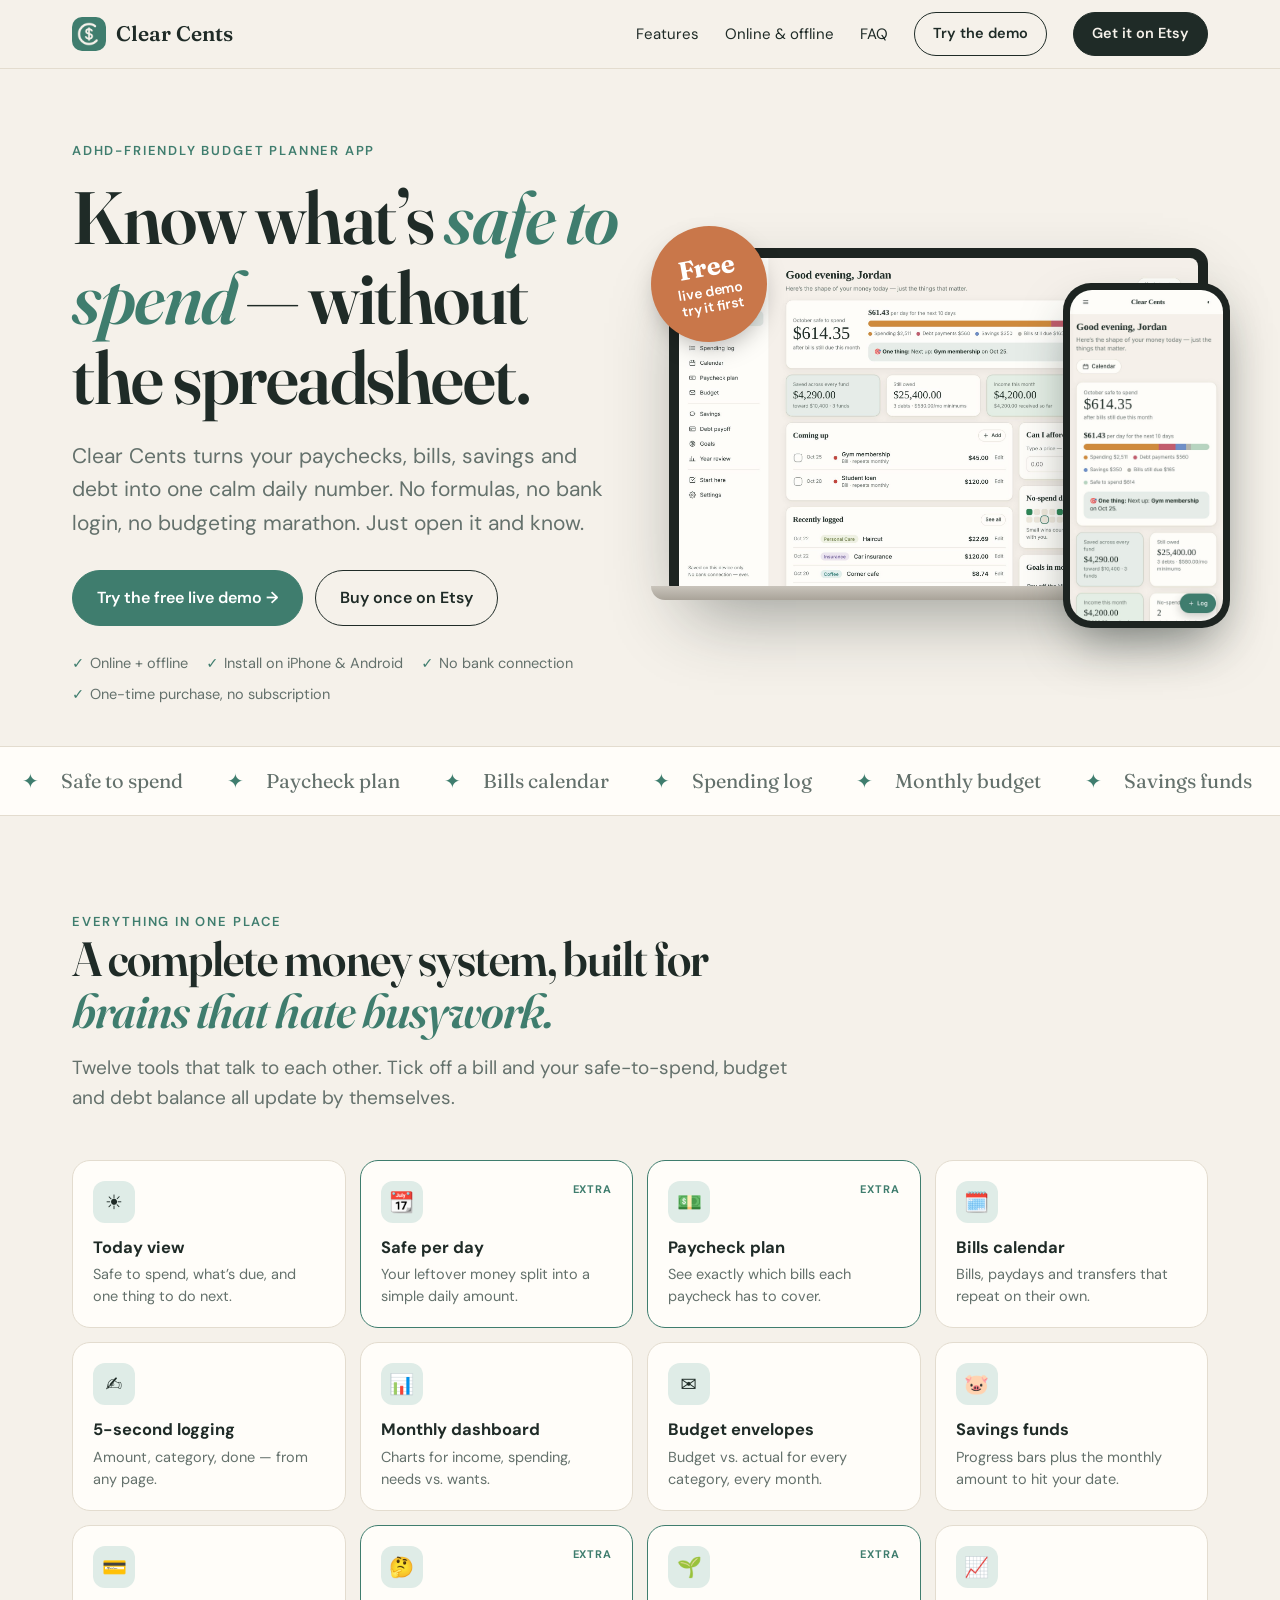
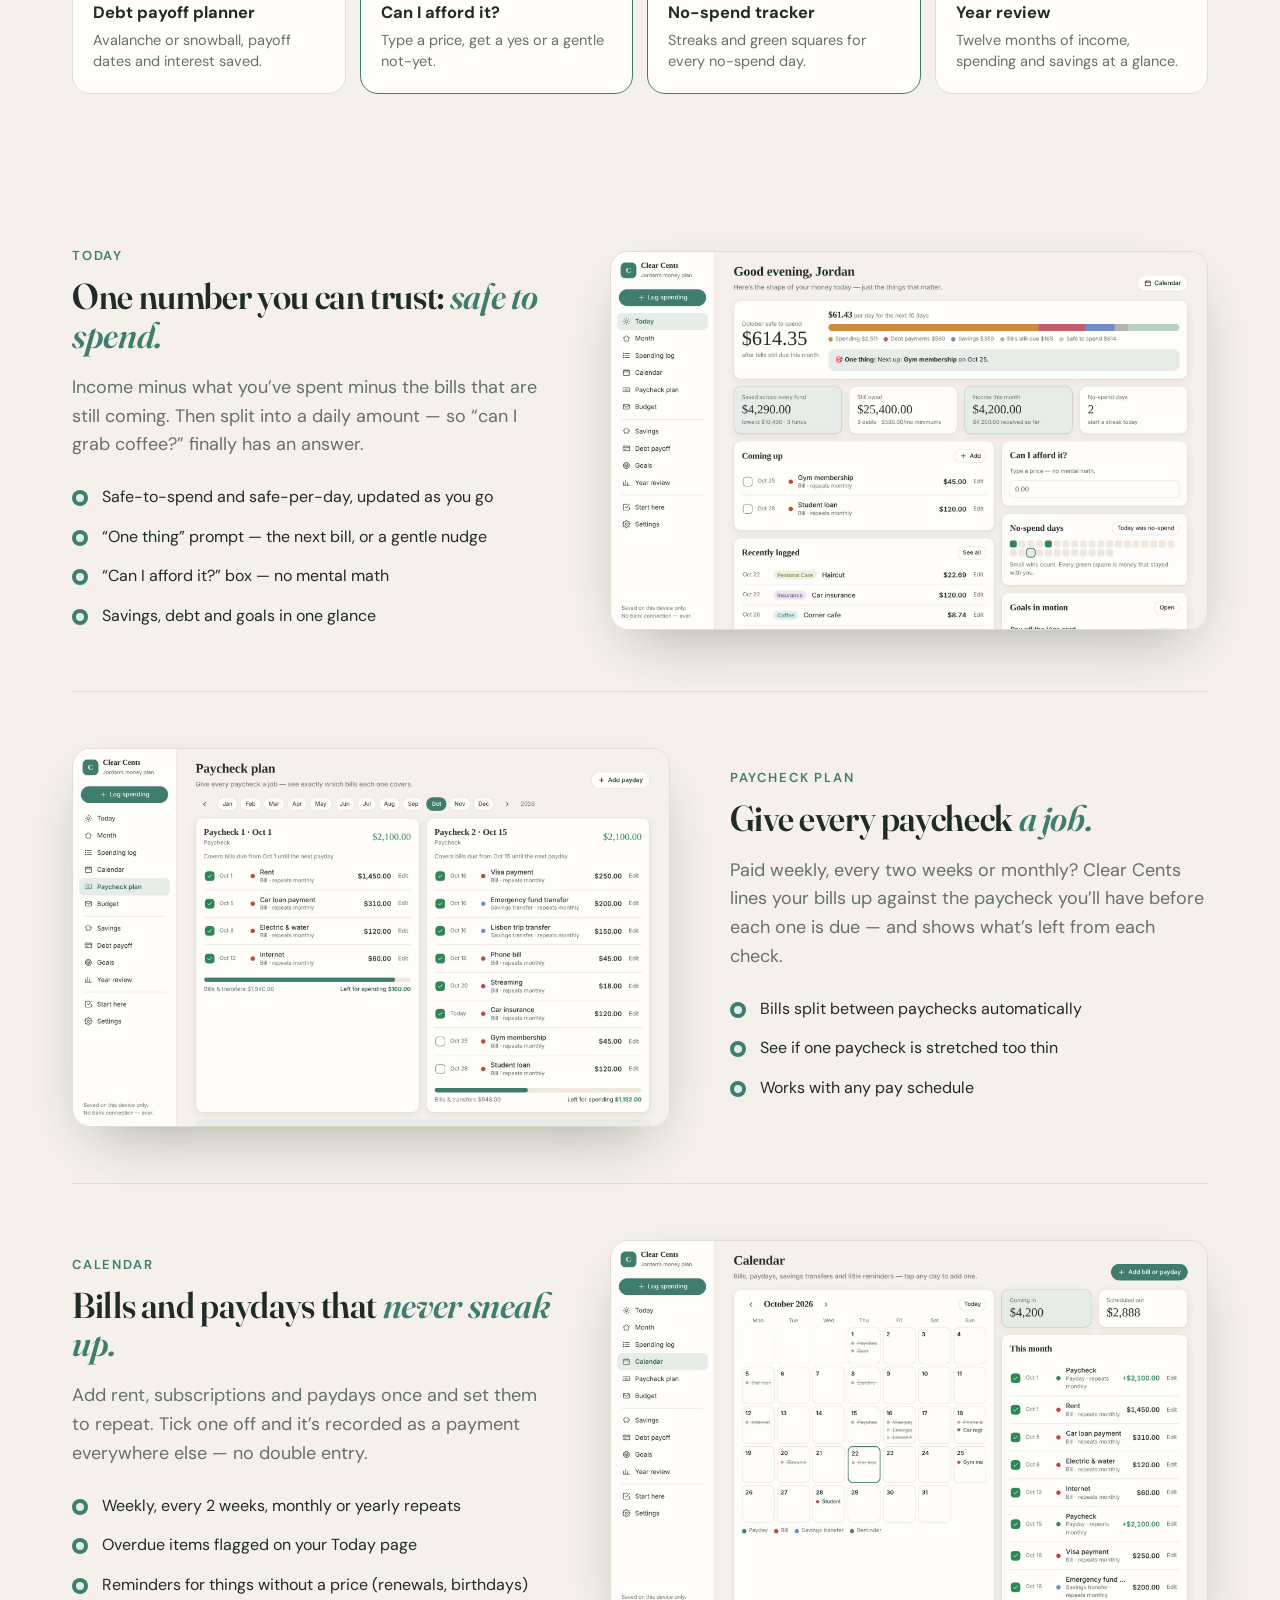
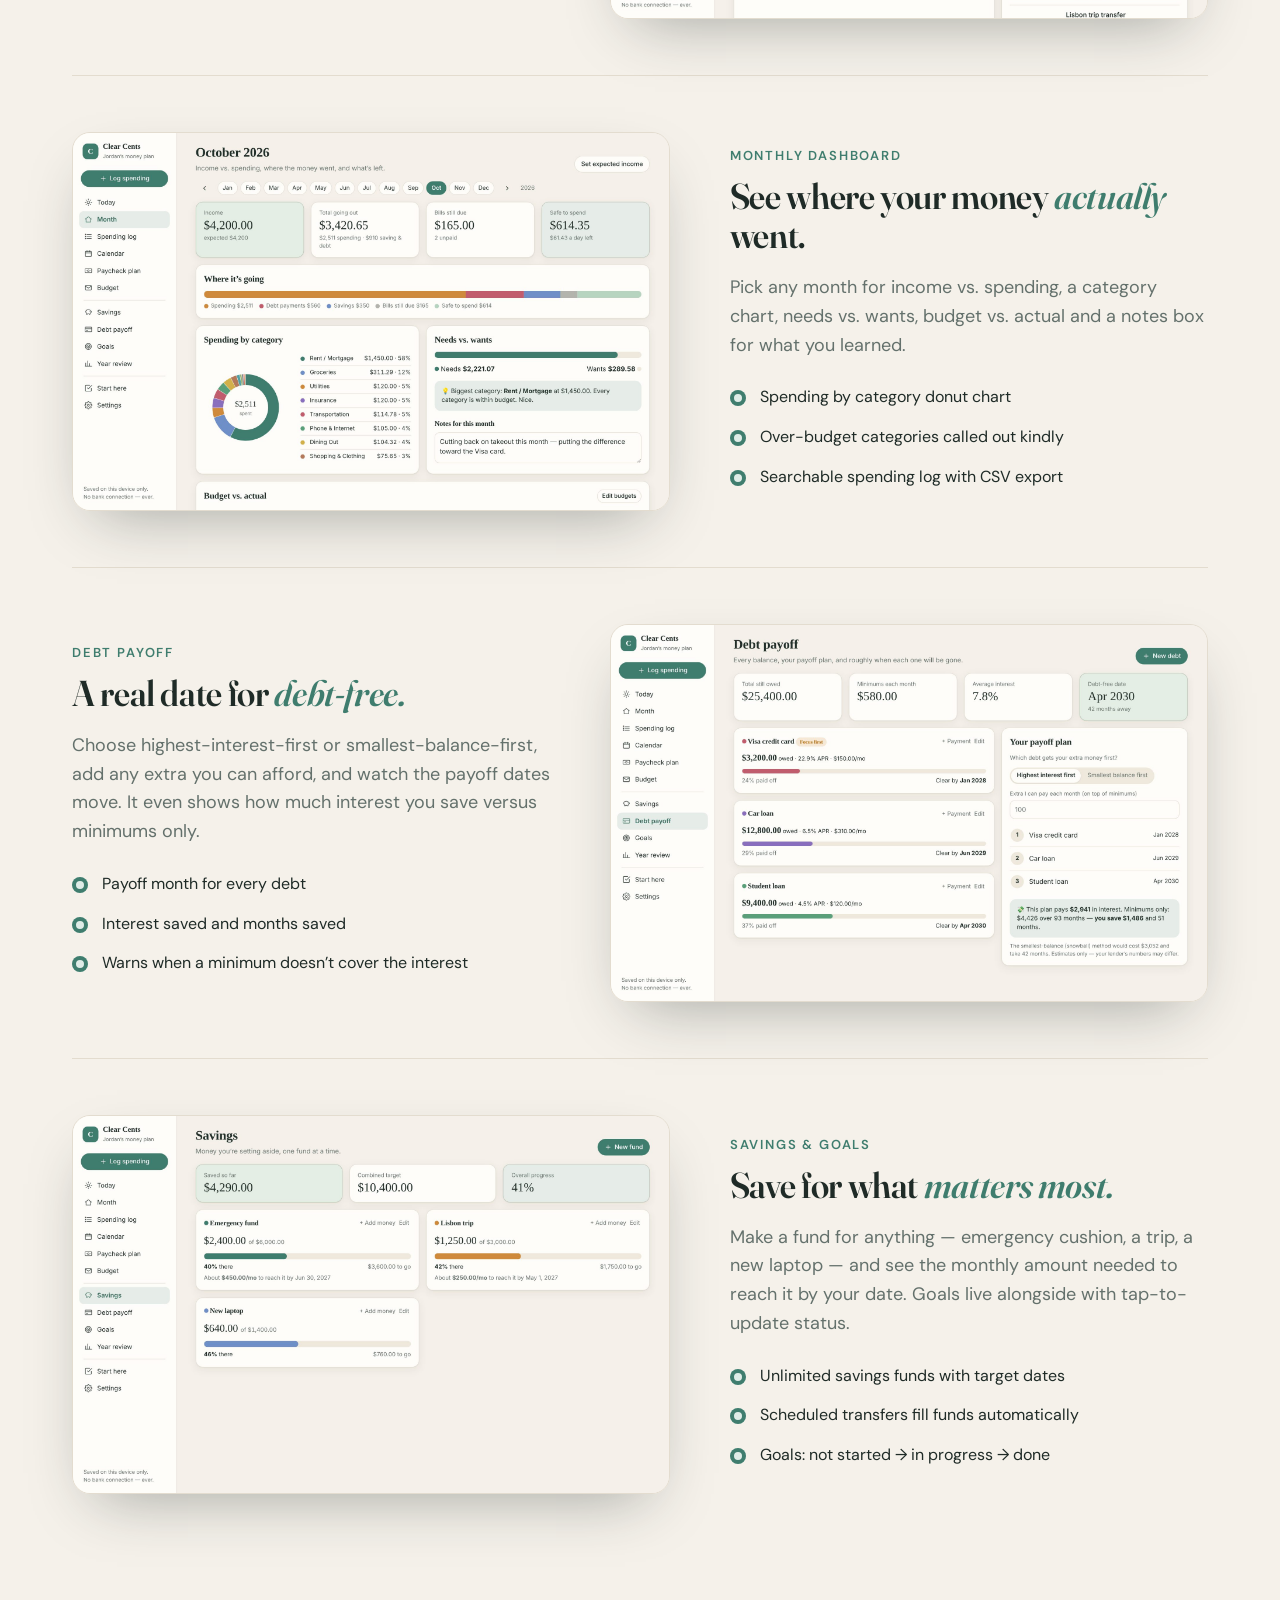
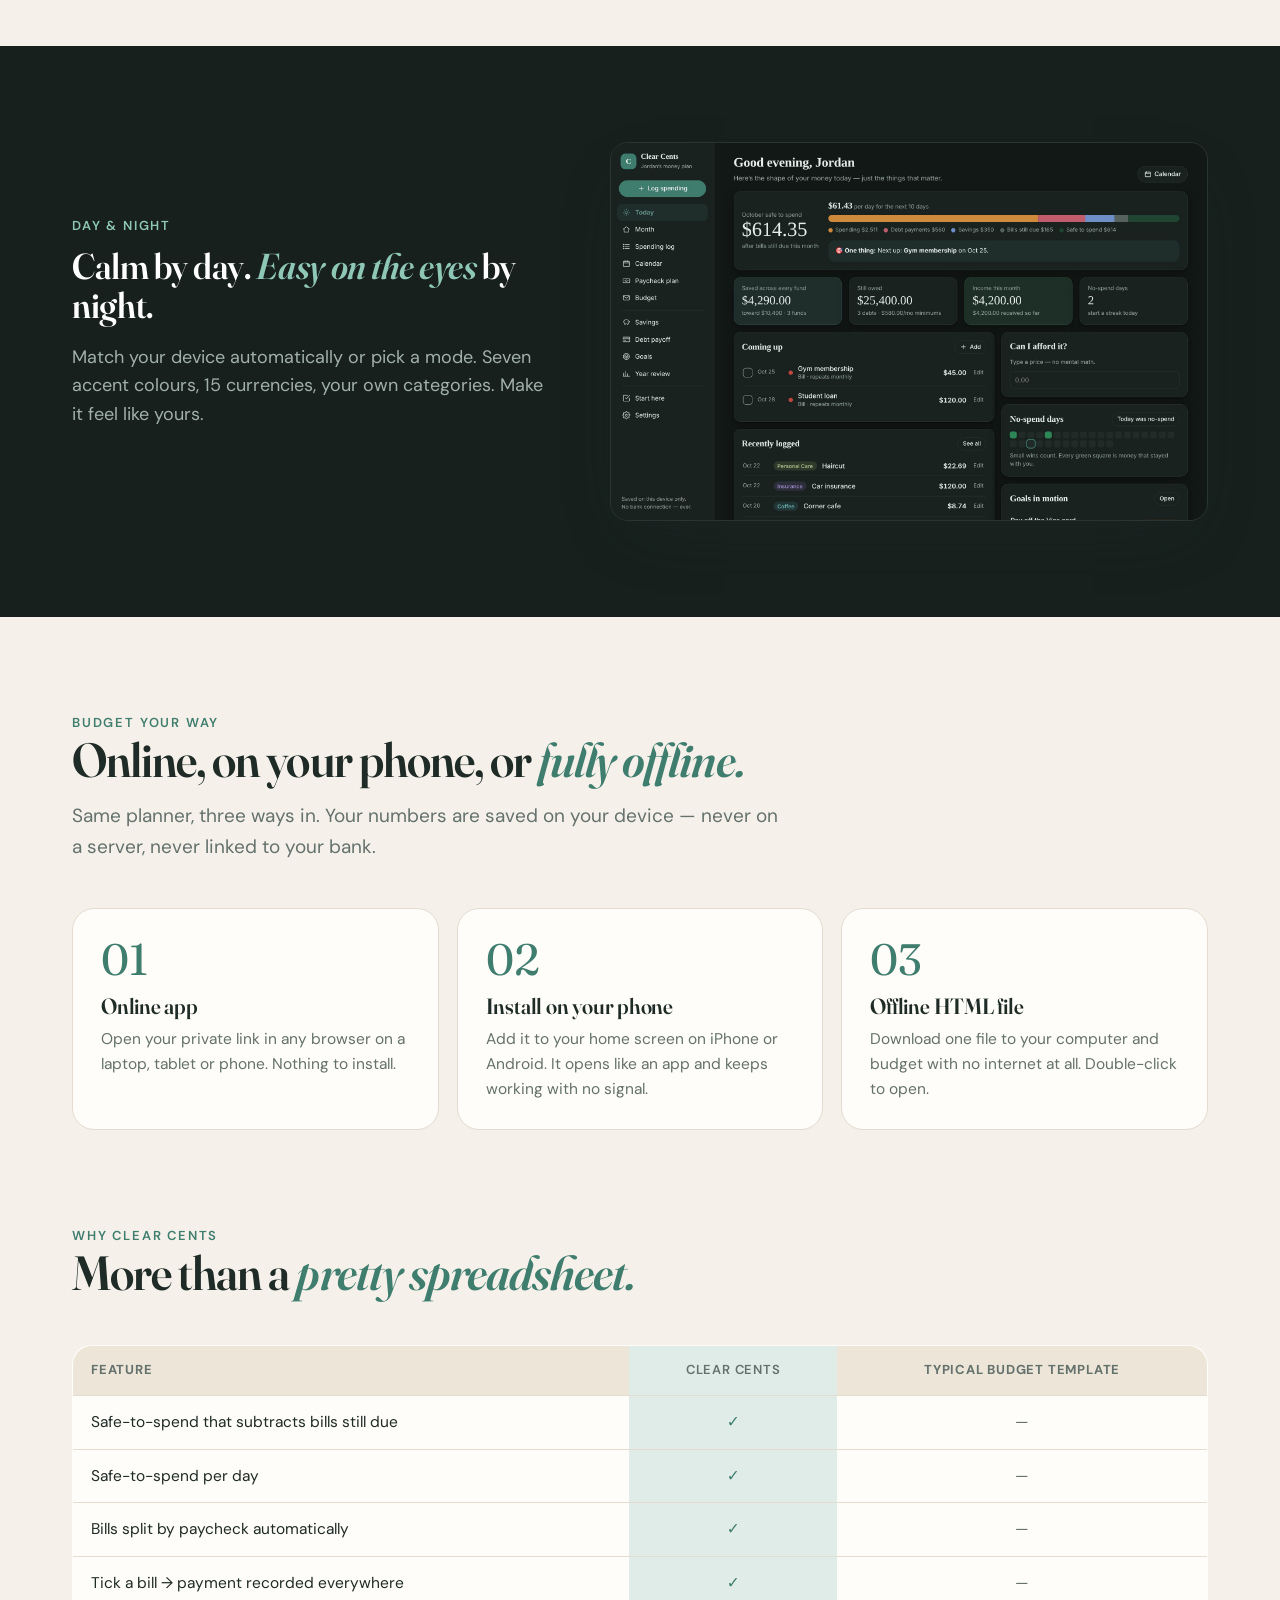
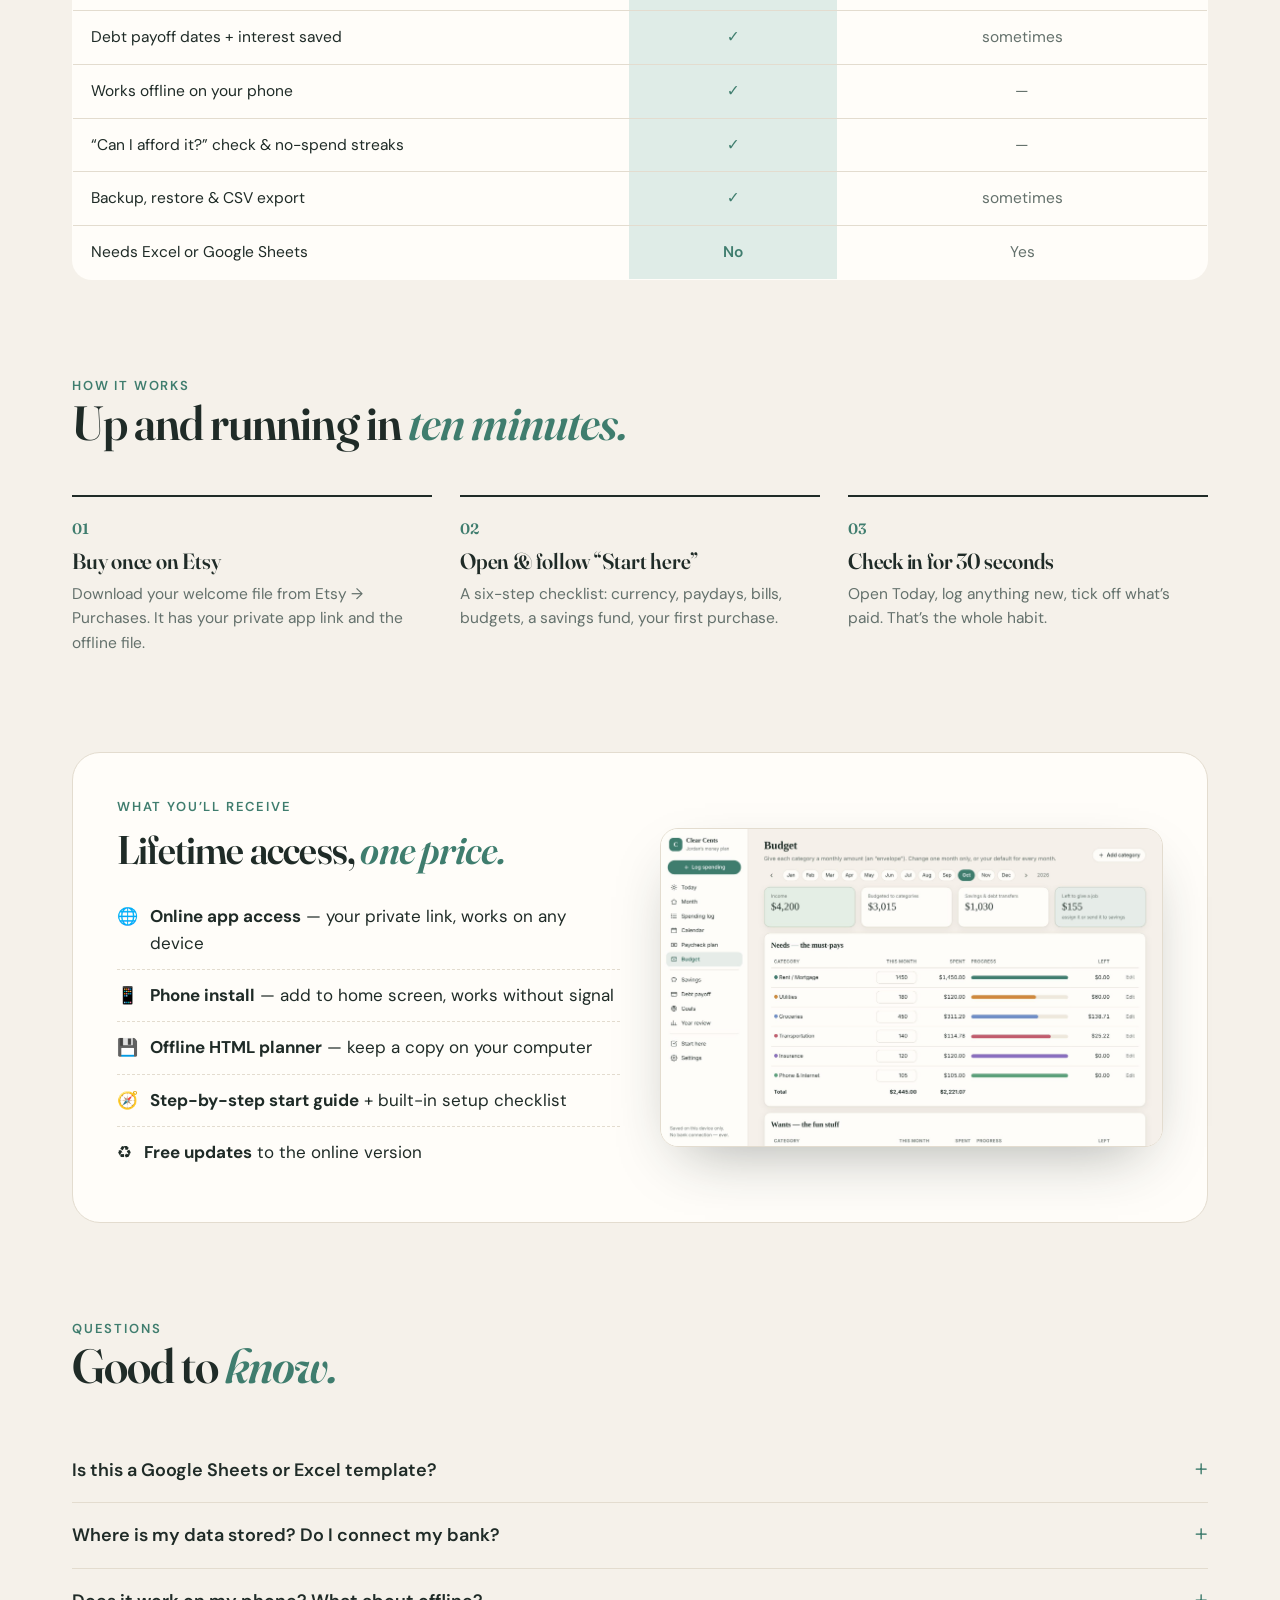
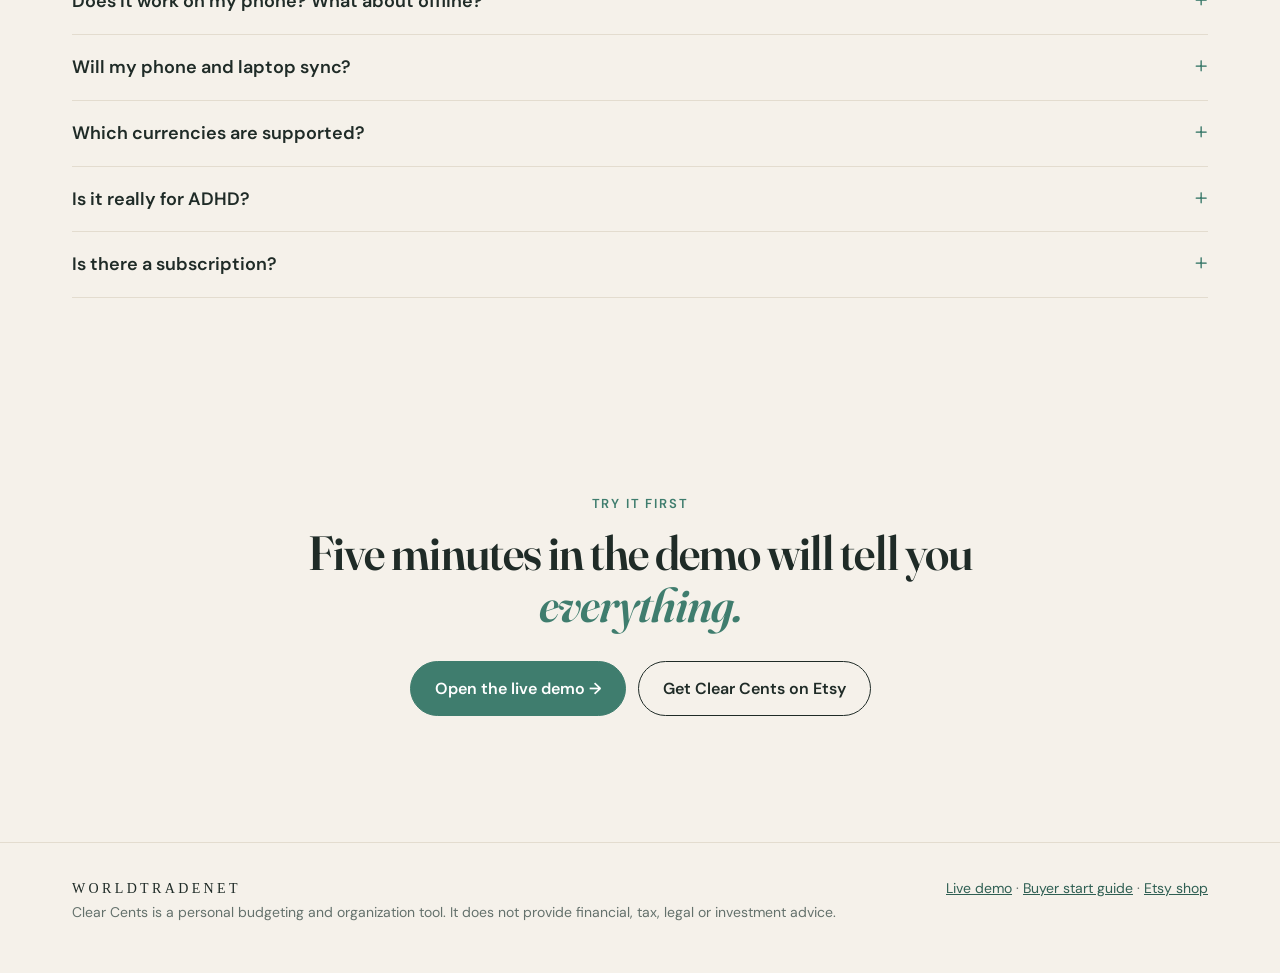
==== index.html @ faead182 "upload data" ====
<!doctype html>
<html lang="en">
<head>
<meta charset="utf-8">
<meta name="viewport" content="width=device-width,initial-scale=1">
<title>Clear Cents — ADHD Budget Planner App · Paycheck & Monthly Budget · Online + Offline</title>
<meta name="description" content="An ADHD-friendly budget planner app: know what's safe to spend, plan every paycheck, see bills on a calendar, track savings, pay off debt and reach goals. Works online, offline and on your phone. No bank connection. Try the free demo.">
<meta property="og:title" content="Clear Cents — ADHD Budget Planner App">
<meta property="og:description" content="Know what's safe to spend — without the spreadsheet. Try the free live demo.">
<meta property="og:image" content="/assets/shot-today-light.jpg">
<meta name="theme-color" content="#f5f1ea">
<link rel="icon" href="/assets/icon.svg" type="image/svg+xml">
<link rel="preconnect" href="https://fonts.googleapis.com"><link rel="preconnect" href="https://fonts.gstatic.com" crossorigin>
<link href="https://fonts.googleapis.com/css2?family=DM+Sans:opsz,wght@9..40,400;9..40,500;9..40,600;9..40,700&family=Fraunces:ital,opsz,wght@0,9..144,500;0,9..144,600;1,9..144,500;1,9..144,600&display=swap" rel="stylesheet">
<link rel="stylesheet" href="/assets/site.css">
</head>
<body>
<!-- ETSY LINK: replace every https://www.etsy.com/shop/worldtradenet below with your listing URL once it is live -->
<nav class="top"><div class="wrap">
  <a class="logo" href="/"><img src="/assets/icon-192.png" alt="">Clear Cents</a>
  <div class="links"><a href="#features">Features</a><a href="#ways">Online & offline</a><a href="#faq">FAQ</a><a class="btn" href="/demo/">Try the demo</a><a class="btn dark" href="https://www.etsy.com/shop/worldtradenet" target="_blank" rel="noopener">Get it on Etsy</a></div>
</div></nav>

<header class="hero"><div class="wrap hero-grid">
  <div>
    <div class="eyebrow">ADHD-friendly budget planner app</div>
    <h1>Know what’s <em>safe to spend</em> — without the spreadsheet.</h1>
    <p class="lead">Clear Cents turns your paychecks, bills, savings and debt into one calm daily number. No formulas, no bank login, no budgeting marathon. Just open it and know.</p>
    <div class="ctas"><a class="btn pri" href="/demo/">Try the free live demo →</a><a class="btn" href="https://www.etsy.com/shop/worldtradenet" target="_blank" rel="noopener">Buy once on Etsy</a></div>
    <div class="badges"><span>Online + offline</span><span>Install on iPhone & Android</span><span>No bank connection</span><span>One-time purchase, no subscription</span></div>
  </div>
  <div class="device">
    <div class="laptop"><img src="/assets/shot-today-light.jpg" alt="Clear Cents Today screen showing safe to spend, upcoming bills and goals" width="2040" height="1290"></div>
    <div class="phone"><img src="/assets/shot-mobile-today.jpg" alt="Clear Cents on a phone" loading="lazy"></div>
    <div class="stamp"><div><b>Free</b>live demo<br>try it first</div></div>
  </div>
</div></header>

<div class="marquee" aria-hidden="true"><div><span><i>✦</i>Safe to spend</span><span><i>✦</i>Paycheck plan</span><span><i>✦</i>Bills calendar</span><span><i>✦</i>Spending log</span><span><i>✦</i>Monthly budget</span><span><i>✦</i>Savings funds</span><span><i>✦</i>Debt payoff</span><span><i>✦</i>Goals</span><span><i>✦</i>Year review</span><span><i>✦</i>Day & night mode</span><span><i>✦</i>Safe to spend</span><span><i>✦</i>Paycheck plan</span><span><i>✦</i>Bills calendar</span><span><i>✦</i>Spending log</span><span><i>✦</i>Monthly budget</span><span><i>✦</i>Savings funds</span><span><i>✦</i>Debt payoff</span><span><i>✦</i>Goals</span><span><i>✦</i>Year review</span><span><i>✦</i>Day & night mode</span></div></div>

<section id="features"><div class="wrap">
  <div class="head"><div class="eyebrow">Everything in one place</div><h2>A complete money system, built for <em>brains that hate busywork.</em></h2><p>Twelve tools that talk to each other. Tick off a bill and your safe-to-spend, budget and debt balance all update by themselves.</p></div>
  <div class="grid12">
    <div class="feat"><div class="i">☀️</div><b>Today view</b><p>Safe to spend, what’s due, and one thing to do next.</p></div>
    <div class="feat new"><span class="new-tag">Extra</span><div class="i">📆</div><b>Safe per day</b><p>Your leftover money split into a simple daily amount.</p></div>
    <div class="feat new"><span class="new-tag">Extra</span><div class="i">💵</div><b>Paycheck plan</b><p>See exactly which bills each paycheck has to cover.</p></div>
    <div class="feat"><div class="i">🗓️</div><b>Bills calendar</b><p>Bills, paydays and transfers that repeat on their own.</p></div>
    <div class="feat"><div class="i">✍️</div><b>5-second logging</b><p>Amount, category, done — from any page.</p></div>
    <div class="feat"><div class="i">📊</div><b>Monthly dashboard</b><p>Charts for income, spending, needs vs. wants.</p></div>
    <div class="feat"><div class="i">✉️</div><b>Budget envelopes</b><p>Budget vs. actual for every category, every month.</p></div>
    <div class="feat"><div class="i">🐷</div><b>Savings funds</b><p>Progress bars plus the monthly amount to hit your date.</p></div>
    <div class="feat"><div class="i">💳</div><b>Debt payoff planner</b><p>Avalanche or snowball, payoff dates and interest saved.</p></div>
    <div class="feat new"><span class="new-tag">Extra</span><div class="i">🤔</div><b>Can I afford it?</b><p>Type a price, get a yes or a gentle not-yet.</p></div>
    <div class="feat new"><span class="new-tag">Extra</span><div class="i">🌱</div><b>No-spend tracker</b><p>Streaks and green squares for every no-spend day.</p></div>
    <div class="feat"><div class="i">📈</div><b>Year review</b><p>Twelve months of income, spending and savings at a glance.</p></div>
  </div>
</div></section>

<section style="padding-top:0"><div class="wrap">
  <div class="row"><div class="txt"><div class="eyebrow">Today</div><h3>One number you can trust: <em>safe to spend.</em></h3><p class="lead" style="font-size:18px">Income minus what you’ve spent minus the bills that are still coming. Then split into a daily amount — so “can I grab coffee?” finally has an answer.</p><ul><li>Safe-to-spend and safe-per-day, updated as you go</li><li>“One thing” prompt — the next bill, or a gentle nudge</li><li>“Can I afford it?” box — no mental math</li><li>Savings, debt and goals in one glance</li></ul></div><div class="shot"><img src="/assets/shot-today-light.jpg" alt="Today view" loading="lazy"></div></div>

  <div class="row flip"><div class="txt"><div class="eyebrow">Paycheck plan</div><h3>Give every paycheck <em>a job.</em></h3><p class="lead" style="font-size:18px">Paid weekly, every two weeks or monthly? Clear Cents lines your bills up against the paycheck you’ll have before each one is due — and shows what’s left from each check.</p><ul><li>Bills split between paychecks automatically</li><li>See if one paycheck is stretched too thin</li><li>Works with any pay schedule</li></ul></div><div class="shot"><img src="/assets/shot-paychecks-light.jpg" alt="Paycheck plan" loading="lazy"></div></div>

  <div class="row"><div class="txt"><div class="eyebrow">Calendar</div><h3>Bills and paydays that <em>never sneak up.</em></h3><p class="lead" style="font-size:18px">Add rent, subscriptions and paydays once and set them to repeat. Tick one off and it’s recorded as a payment everywhere else — no double entry.</p><ul><li>Weekly, every 2 weeks, monthly or yearly repeats</li><li>Overdue items flagged on your Today page</li><li>Reminders for things without a price (renewals, birthdays)</li></ul></div><div class="shot"><img src="/assets/shot-calendar-light.jpg" alt="Calendar" loading="lazy"></div></div>

  <div class="row flip"><div class="txt"><div class="eyebrow">Monthly dashboard</div><h3>See where your money <em>actually</em> went.</h3><p class="lead" style="font-size:18px">Pick any month for income vs. spending, a category chart, needs vs. wants, budget vs. actual and a notes box for what you learned.</p><ul><li>Spending by category donut chart</li><li>Over-budget categories called out kindly</li><li>Searchable spending log with CSV export</li></ul></div><div class="shot"><img src="/assets/shot-month-light.jpg" alt="Monthly dashboard" loading="lazy"></div></div>

  <div class="row"><div class="txt"><div class="eyebrow">Debt payoff</div><h3>A real date for <em>debt-free.</em></h3><p class="lead" style="font-size:18px">Choose highest-interest-first or smallest-balance-first, add any extra you can afford, and watch the payoff dates move. It even shows how much interest you save versus minimums only.</p><ul><li>Payoff month for every debt</li><li>Interest saved and months saved</li><li>Warns when a minimum doesn’t cover the interest</li></ul></div><div class="shot"><img src="/assets/shot-debt-light.jpg" alt="Debt payoff planner" loading="lazy"></div></div>

  <div class="row flip"><div class="txt"><div class="eyebrow">Savings & goals</div><h3>Save for what <em>matters most.</em></h3><p class="lead" style="font-size:18px">Make a fund for anything — emergency cushion, a trip, a new laptop — and see the monthly amount needed to reach it by your date. Goals live alongside with tap-to-update status.</p><ul><li>Unlimited savings funds with target dates</li><li>Scheduled transfers fill funds automatically</li><li>Goals: not started → in progress → done</li></ul></div><div class="shot"><img src="/assets/shot-savings-light.jpg" alt="Savings funds" loading="lazy"></div></div>
</div></section>

<section class="dark-sec"><div class="wrap">
  <div class="row" style="border:0;padding:0"><div class="txt"><div class="eyebrow" style="color:#8fc7b6">Day & night</div><h3 style="color:#fff">Calm by day. <em>Easy on the eyes</em> by night.</h3><p class="muted" style="font-size:18px">Match your device automatically or pick a mode. Seven accent colours, 15 currencies, your own categories. Make it feel like yours.</p></div><div class="shot" style="border-color:#2a3532"><img src="/assets/shot-today-dark.jpg" alt="Night mode" loading="lazy"></div></div>
</div></section>

<section id="ways"><div class="wrap">
  <div class="head"><div class="eyebrow">Budget your way</div><h2>Online, on your phone, or <em>fully offline.</em></h2><p>Same planner, three ways in. Your numbers are saved on your device — never on a server, never linked to your bank.</p></div>
  <div class="ways">
    <div class="way"><div class="n">01</div><h3>Online app</h3><p>Open your private link in any browser on a laptop, tablet or phone. Nothing to install.</p></div>
    <div class="way"><div class="n">02</div><h3>Install on your phone</h3><p>Add it to your home screen on iPhone or Android. It opens like an app and keeps working with no signal.</p></div>
    <div class="way"><div class="n">03</div><h3>Offline HTML file</h3><p>Download one file to your computer and budget with no internet at all. Double-click to open.</p></div>
  </div>
</div></section>

<section style="padding-top:0"><div class="wrap">
  <div class="head"><div class="eyebrow">Why Clear Cents</div><h2>More than a <em>pretty spreadsheet.</em></h2></div>
  <table class="cmp"><thead><tr><th>Feature</th><th>Clear Cents</th><th>Typical budget template</th></tr></thead><tbody>
    <tr><td>Safe-to-spend that subtracts bills still due</td><td class="yes">✓</td><td class="no">—</td></tr>
    <tr><td>Safe-to-spend per day</td><td class="yes">✓</td><td class="no">—</td></tr>
    <tr><td>Bills split by paycheck automatically</td><td class="yes">✓</td><td class="no">—</td></tr>
    <tr><td>Tick a bill → payment recorded everywhere</td><td class="yes">✓</td><td class="no">—</td></tr>
    <tr><td>Debt payoff dates + interest saved</td><td class="yes">✓</td><td>sometimes</td></tr>
    <tr><td>Works offline on your phone</td><td class="yes">✓</td><td class="no">—</td></tr>
    <tr><td>“Can I afford it?” check & no-spend streaks</td><td class="yes">✓</td><td class="no">—</td></tr>
    <tr><td>Backup, restore & CSV export</td><td class="yes">✓</td><td>sometimes</td></tr>
    <tr><td>Needs Excel or Google Sheets</td><td class="yes">No</td><td>Yes</td></tr>
  </tbody></table>
</div></section>

<section style="padding-top:0"><div class="wrap">
  <div class="head"><div class="eyebrow">How it works</div><h2>Up and running in <em>ten minutes.</em></h2></div>
  <div class="steps">
    <div class="step"><h3>Buy once on Etsy</h3><p>Download your welcome file from Etsy → Purchases. It has your private app link and the offline file.</p></div>
    <div class="step"><h3>Open & follow “Start here”</h3><p>A six-step checklist: currency, paydays, bills, budgets, a savings fund, your first purchase.</p></div>
    <div class="step"><h3>Check in for 30 seconds</h3><p>Open Today, log anything new, tick off what’s paid. That’s the whole habit.</p></div>
  </div>
</div></section>

<section style="padding-top:0"><div class="wrap">
  <div class="receive"><div><div class="eyebrow">What you’ll receive</div><h2 style="font-size:clamp(28px,3.4vw,40px);margin-top:10px">Lifetime access, <em>one price.</em></h2>
    <ul><li>🌐 <span><b>Online app access</b> — your private link, works on any device</span></li><li>📱 <span><b>Phone install</b> — add to home screen, works without signal</span></li><li>💾 <span><b>Offline HTML planner</b> — keep a copy on your computer</span></li><li>🧭 <span><b>Step-by-step start guide</b> + built-in setup checklist</span></li><li>♻️ <span><b>Free updates</b> to the online version</span></li></ul></div>
    <div class="shot"><img src="/assets/shot-budget-light.jpg" alt="Budget envelopes" loading="lazy"></div></div>
</div></section>

<section id="faq" style="padding-top:0"><div class="wrap faq">
  <div class="head"><div class="eyebrow">Questions</div><h2>Good to <em>know.</em></h2></div>
  <details><summary>Is this a Google Sheets or Excel template?</summary><p>No. Clear Cents is a web app — it runs in your browser, so there are no formulas to break and nothing else to buy.</p></details>
  <details><summary>Where is my data stored? Do I connect my bank?</summary><p>Your numbers are saved only in the browser on your device. There’s no account and no bank connection. You can download a backup file any time and restore it on another device.</p></details>
  <details><summary>Does it work on my phone? What about offline?</summary><p>Yes. Open your link on iPhone or Android and add it to your home screen — it then opens like an app and works without internet. On a computer you can also use the downloadable offline HTML file.</p></details>
  <details><summary>Will my phone and laptop sync?</summary><p>Each device keeps its own copy (that’s what keeps it private). To move your planner, tap Download backup on one device and Restore on the other.</p></details>
  <details><summary>Which currencies are supported?</summary><p>15 including USD, GBP, EUR, CAD, AUD, NZD, INR, PKR, AED, SGD, ZAR, JPY, MXN, PHP and NGN.</p></details>
  <details><summary>Is it really for ADHD?</summary><p>It’s designed to cut the friction that makes budgeting hard for ADHD brains: one clear number, one next step, 5-second logging, repeating bills you set once, and visual progress instead of rows of numbers. Anyone who wants a simpler budget will like it too.</p></details>
  <details><summary>Is there a subscription?</summary><p>No. One purchase, lifetime access to your planner.</p></details>
</div></section>

<section class="final"><div class="wrap"><div class="eyebrow">Try it first</div><h2 style="margin:12px auto 0;max-width:760px">Five minutes in the demo will tell you <em>everything.</em></h2>
  <div class="ctas"><a class="btn pri" href="/demo/">Open the live demo →</a><a class="btn" href="https://www.etsy.com/shop/worldtradenet" target="_blank" rel="noopener">Get Clear Cents on Etsy</a></div></div></section>

<footer><div class="wrap"><div><span class="shop">WORLDTRADENET</span><br>Clear Cents is a personal budgeting and organization tool. It does not provide financial, tax, legal or investment advice.</div><div><a href="/demo/">Live demo</a> · <a href="/start/">Buyer start guide</a> · <a href="https://www.etsy.com/shop/worldtradenet" target="_blank" rel="noopener">Etsy shop</a></div></div></footer>
</body>
</html>
---- assets/site.css ----
:root{--bg:#f5f1ea;--panel:#fffdf9;--ink:#1f2b27;--muted:#64716c;--line:#e3dccf;--soft:#ece5d8;--acc:#3f7d6e;--acc-d:#2f5f53;--acc-soft:#dfece7;--clay:#c9774a;--serif:"Fraunces",Georgia,serif;--sans:"DM Sans",system-ui,sans-serif}
*{box-sizing:border-box}html{scroll-behavior:smooth}
body{margin:0;background:var(--bg);color:var(--ink);font:17px/1.6 var(--sans);-webkit-font-smoothing:antialiased}
img{max-width:100%;height:auto;display:block}
a{color:var(--acc-d)}
h1,h2,h3{font-family:var(--serif);font-weight:600;letter-spacing:-.02em;line-height:1.08;margin:0;font-variation-settings:"opsz" 96}
h1{font-size:clamp(40px,6.2vw,74px)}
h2{font-size:clamp(30px,4vw,48px)}
h3{font-size:22px;letter-spacing:-.01em}
em{font-style:italic;color:var(--acc)}
.wrap{max-width:1180px;margin:0 auto;padding:0 22px}
.eyebrow{font-size:13px;font-weight:600;letter-spacing:.14em;text-transform:uppercase;color:var(--acc)}
.lead{font-size:clamp(18px,2vw,21px);color:var(--muted);max-width:640px}
.btn{display:inline-flex;align-items:center;gap:8px;border-radius:99px;padding:14px 24px;font-weight:600;font-size:16px;text-decoration:none;border:1.5px solid var(--ink);color:var(--ink);background:transparent;transition:transform .15s,background .15s}
.btn:hover{transform:translateY(-1px);background:var(--panel)}
.btn.pri{background:var(--acc);border-color:var(--acc);color:#fff}
.btn.pri:hover{background:var(--acc-d)}
.btn.dark{background:var(--ink);border-color:var(--ink);color:var(--bg)}
nav.top{position:sticky;top:0;z-index:20;background:color-mix(in srgb,var(--bg) 86%,transparent);backdrop-filter:blur(10px);border-bottom:1px solid var(--line)}
nav.top .wrap{display:flex;align-items:center;justify-content:space-between;height:68px;gap:16px}
.logo{display:flex;align-items:center;gap:10px;font-family:var(--serif);font-weight:600;font-size:21px;text-decoration:none;color:var(--ink)}
.logo img{width:34px;height:34px;border-radius:10px}
nav.top .links{display:flex;gap:26px;align-items:center;font-size:15px}
nav.top .links a{text-decoration:none;color:var(--ink)}
nav.top .links a.btn.dark{color:var(--bg)}
nav.top .links a.btn.pri{color:#fff}
nav.top .btn{padding:9px 18px;font-size:14.5px}
section{padding:96px 0}
.hero{padding:72px 0 40px;overflow:hidden}
.hero-grid{display:grid;grid-template-columns:1.02fr 1fr;gap:48px;align-items:center}
.hero h1{margin:16px 0 22px}
.ctas{display:flex;gap:12px;flex-wrap:wrap;margin:30px 0 26px}
.badges{display:flex;flex-wrap:wrap;gap:8px 18px;font-size:14.5px;color:var(--muted)}
.badges span::before{content:"✓";color:var(--acc);font-weight:700;margin-right:6px}
.device{position:relative}
.laptop{border-radius:16px;background:#1d2421;padding:10px 10px 0;box-shadow:0 30px 70px -20px rgba(31,43,39,.45)}
.laptop img{border-radius:8px 8px 0 0}
.laptop::after{content:"";display:block;height:14px;margin:0 -28px;background:linear-gradient(#c9c4bb,#a9a399);border-radius:0 0 14px 14px}
.phone{position:absolute;width:31%;right:-4%;bottom:-8%;border-radius:28px;background:#1d2421;padding:7px;box-shadow:0 24px 50px -12px rgba(31,43,39,.5)}
.phone img{border-radius:22px}
.stamp{position:absolute;left:-18px;top:-22px;background:var(--clay);color:#fff;width:116px;height:116px;border-radius:50%;display:grid;place-items:center;text-align:center;font:600 14px/1.15 var(--sans);transform:rotate(-10deg);box-shadow:0 10px 26px -8px rgba(0,0,0,.35)}
.stamp b{display:block;font-family:var(--serif);font-size:26px}
.marquee{border-block:1px solid var(--line);background:var(--panel);padding:18px 0;font-family:var(--serif);font-size:20px;overflow:hidden;white-space:nowrap}
.marquee div{display:inline-block;animation:mq 40s linear infinite}
.marquee span{margin:0 22px;color:var(--muted)} .marquee span i{color:var(--acc);font-style:normal;margin-right:22px}
@keyframes mq{to{transform:translateX(-50%)}}
.head{max-width:720px;margin-bottom:46px}
.head p{color:var(--muted);font-size:19px;margin:16px 0 0}
.grid12{display:grid;grid-template-columns:repeat(4,1fr);gap:14px}
.feat{background:var(--panel);border:1px solid var(--line);border-radius:18px;padding:20px}
.feat .i{width:42px;height:42px;border-radius:12px;background:var(--acc-soft);display:grid;place-items:center;font-size:20px;margin-bottom:12px}
.feat b{display:block;font-size:16.5px;margin-bottom:3px}
.feat p{margin:0;font-size:14.5px;color:var(--muted);line-height:1.5}
.feat.new{border-color:var(--acc)}
.feat .new-tag{float:right;font-size:11px;font-weight:700;letter-spacing:.08em;color:var(--acc);text-transform:uppercase}
.row{display:grid;grid-template-columns:1fr 1.25fr;gap:60px;align-items:center;padding:56px 0;border-top:1px solid var(--line)}
.row:first-of-type{border-top:0}
.row.flip{grid-template-columns:1.25fr 1fr}
.row.flip .txt{order:2}
.row h3{font-size:clamp(26px,3vw,36px);margin:10px 0 14px}
.row ul{padding:0;margin:18px 0 0;list-style:none}
.row li{padding:7px 0 7px 30px;position:relative;font-size:16px}
.row li::before{content:"";position:absolute;left:0;top:13px;width:16px;height:16px;border-radius:50%;background:var(--acc-soft);box-shadow:inset 0 0 0 4px var(--acc)}
.shot{border-radius:18px;overflow:hidden;box-shadow:0 24px 60px -24px rgba(31,43,39,.4);border:1px solid var(--line)}
.ways{display:grid;grid-template-columns:repeat(3,1fr);gap:18px}
.way{background:var(--panel);border-radius:22px;padding:28px;border:1px solid var(--line)}
.way .n{font-family:var(--serif);font-size:44px;color:var(--acc);line-height:1}
.way h3{margin:14px 0 8px}
.way p{margin:0;color:var(--muted);font-size:15.5px}
.dark-sec{background:#17201d;color:#e8efec}
.dark-sec .head p,.dark-sec .muted{color:#a2b0aa}
.dark-sec em{color:#8fc7b6}
.cmp{width:100%;border-collapse:collapse;background:var(--panel);border-radius:20px;overflow:hidden;border:1px solid var(--line);font-size:15.5px}
.cmp th,.cmp td{padding:14px 18px;border-bottom:1px solid var(--line);text-align:left}
.cmp th{font-size:13px;letter-spacing:.06em;text-transform:uppercase;color:var(--muted);background:var(--soft)}
.cmp td:nth-child(2),.cmp th:nth-child(2){background:var(--acc-soft);font-weight:600;text-align:center}
.cmp td:nth-child(3),.cmp th:nth-child(3){text-align:center;color:var(--muted)}
.cmp tr:last-child td{border-bottom:0}
.yes{color:var(--acc)} .no{color:#b9b2a6}
.steps{display:grid;grid-template-columns:repeat(3,1fr);gap:28px;counter-reset:s}
.step{border-top:2px solid var(--ink);padding-top:18px}
.step::before{counter-increment:s;content:"0" counter(s);font-family:var(--serif);font-size:15px;color:var(--acc);font-weight:600}
.step h3{margin:8px 0 8px}
.step p{margin:0;color:var(--muted);font-size:15.5px}
.receive{display:grid;grid-template-columns:1fr 1fr;gap:40px;align-items:center;background:var(--panel);border-radius:28px;padding:44px;border:1px solid var(--line)}
.receive ul{list-style:none;padding:0;margin:20px 0 0}
.receive li{padding:12px 0;border-bottom:1px dashed var(--line);display:flex;gap:12px}
.receive li:last-child{border:0}
.faq details{border-bottom:1px solid var(--line);padding:18px 0}
.faq summary{cursor:pointer;font-weight:600;font-size:18px;list-style:none;display:flex;justify-content:space-between;gap:16px}
.faq summary::after{content:"+";font-family:var(--serif);font-size:26px;line-height:1;color:var(--acc)}
.faq details[open] summary::after{content:"–"}
.faq p{color:var(--muted);margin:10px 0 0;max-width:760px}
.final{text-align:center;padding:100px 0}
.final .ctas{justify-content:center}
footer{border-top:1px solid var(--line);padding:34px 0 50px;font-size:14px;color:var(--muted)}
footer .wrap{display:flex;justify-content:space-between;gap:20px;flex-wrap:wrap}
footer .shop{font-family:"Times New Roman",Times,serif;letter-spacing:.24em;color:var(--ink)}
.card{background:var(--panel);border:1px solid var(--line);border-radius:22px;padding:28px}
.note{background:var(--acc-soft);border-radius:16px;padding:16px 20px;font-size:15.5px}
@media (max-width:960px){
  .hero-grid,.row,.row.flip,.receive{grid-template-columns:1fr}
  .row.flip .txt{order:0}
  .grid12{grid-template-columns:1fr 1fr}
  .ways,.steps{grid-template-columns:1fr}
  nav.top .links a:not(.btn){display:none}
  section{padding:70px 0}
  .phone{width:34%;right:0}
  .stamp{left:4px;width:96px;height:96px;font-size:12px}.stamp b{font-size:21px}
  .receive{padding:28px}
}
@media (max-width:520px){.grid12{grid-template-columns:1fr}.cmp{font-size:14px}.cmp th,.cmp td{padding:11px 10px}nav.top .btn.dark{display:none}}
@media (prefers-reduced-motion:reduce){.marquee div{animation:none}}
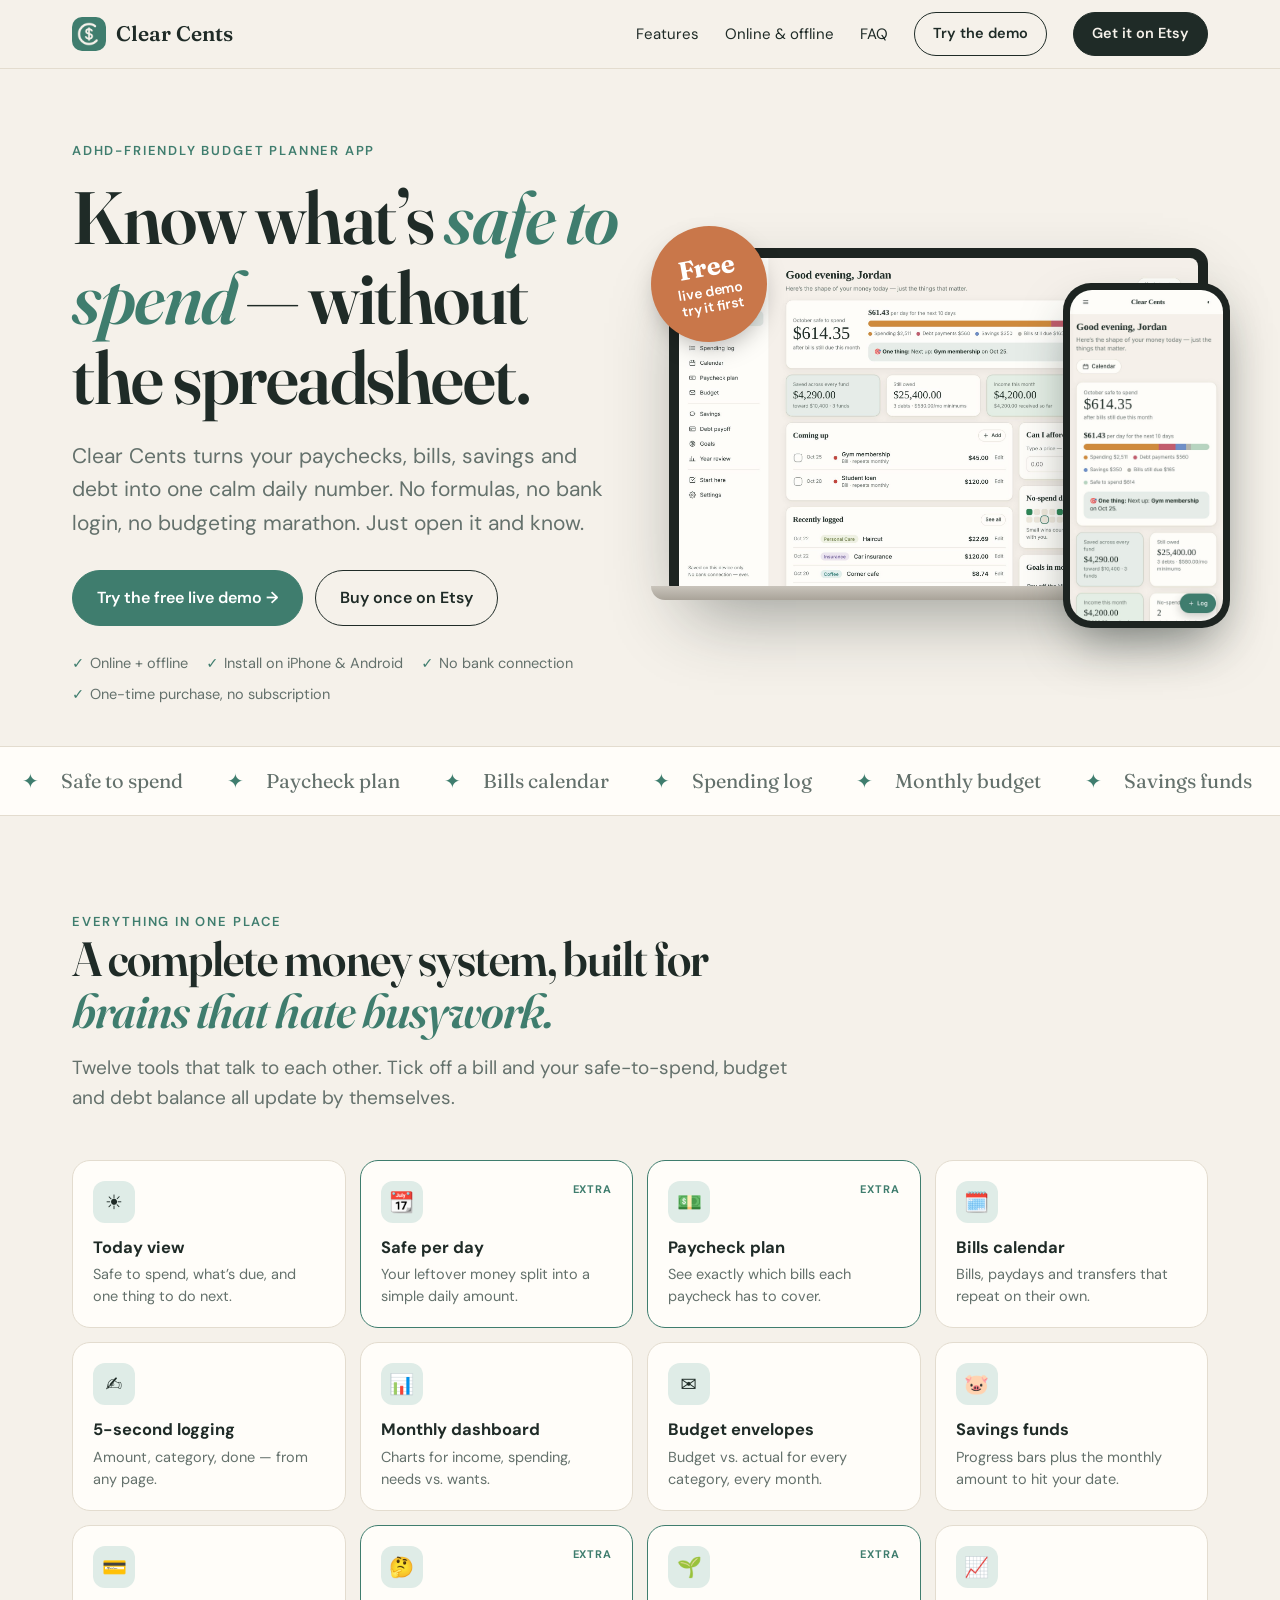
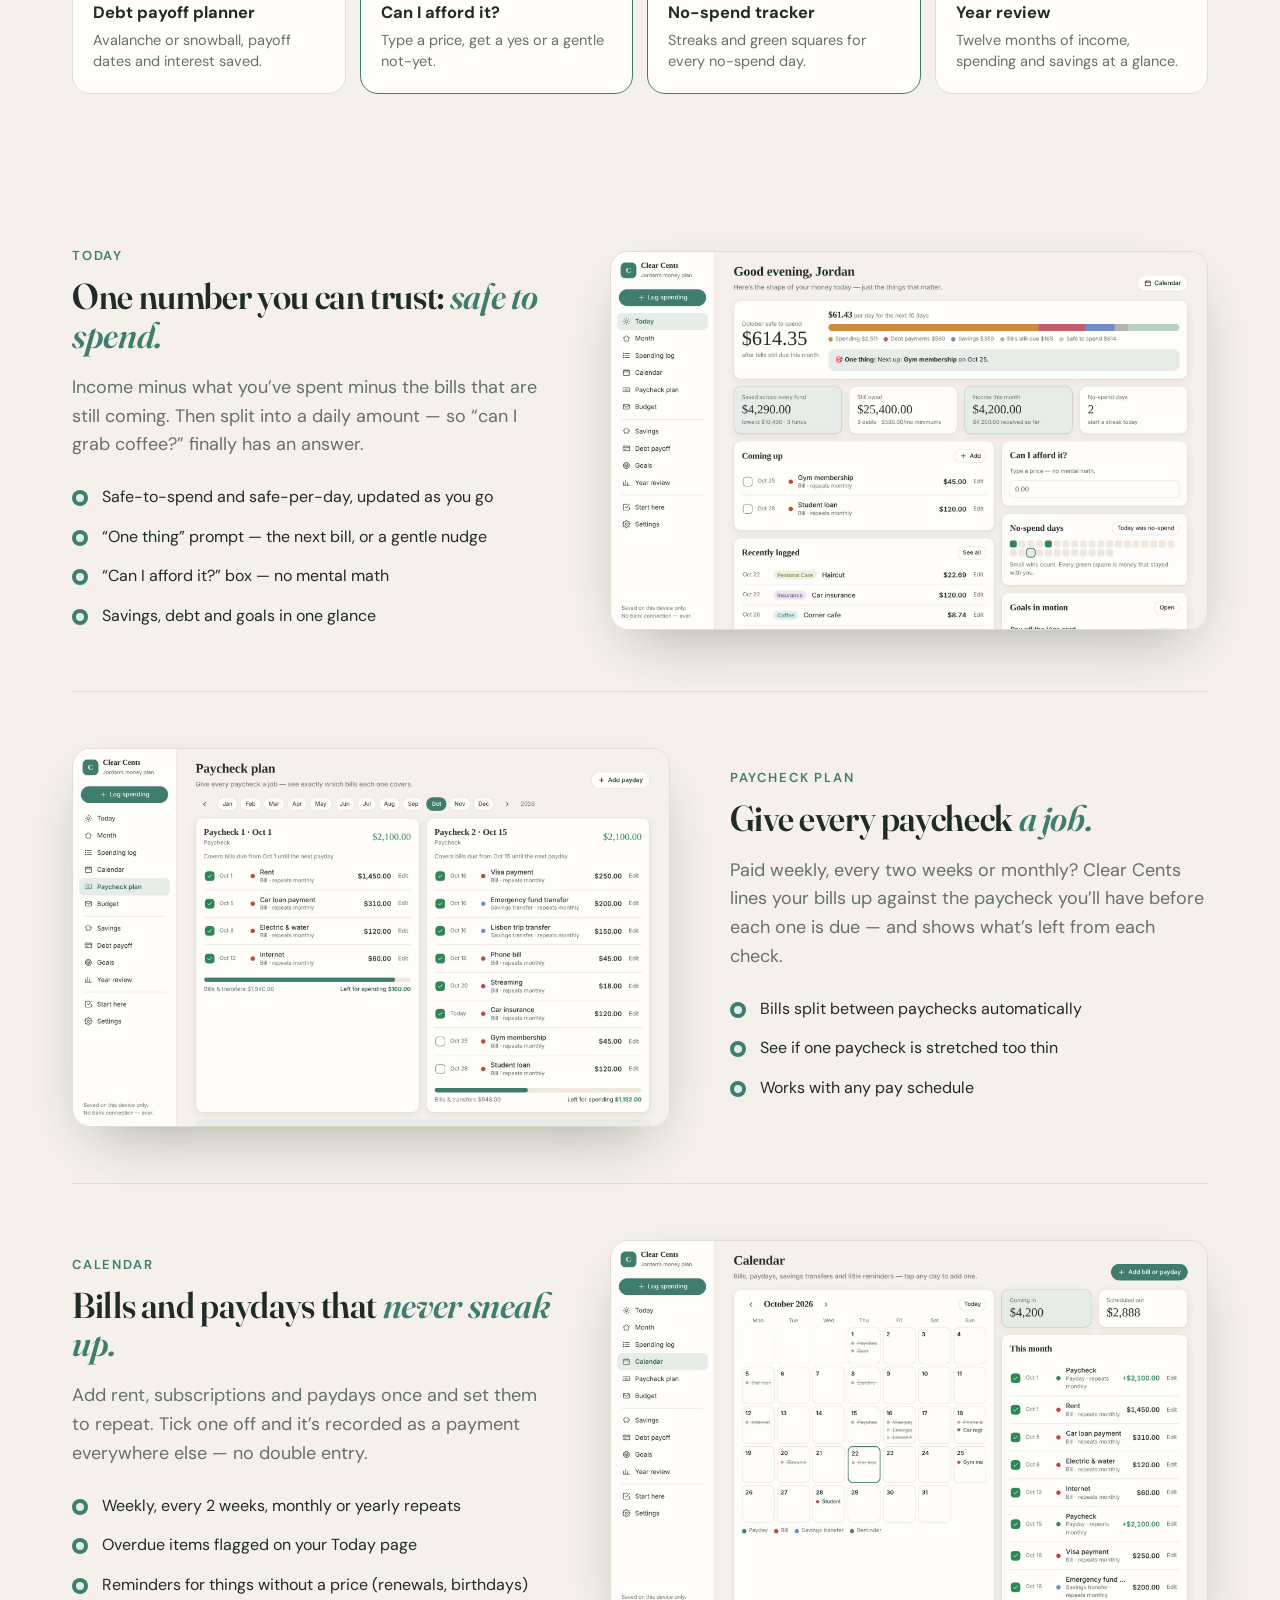
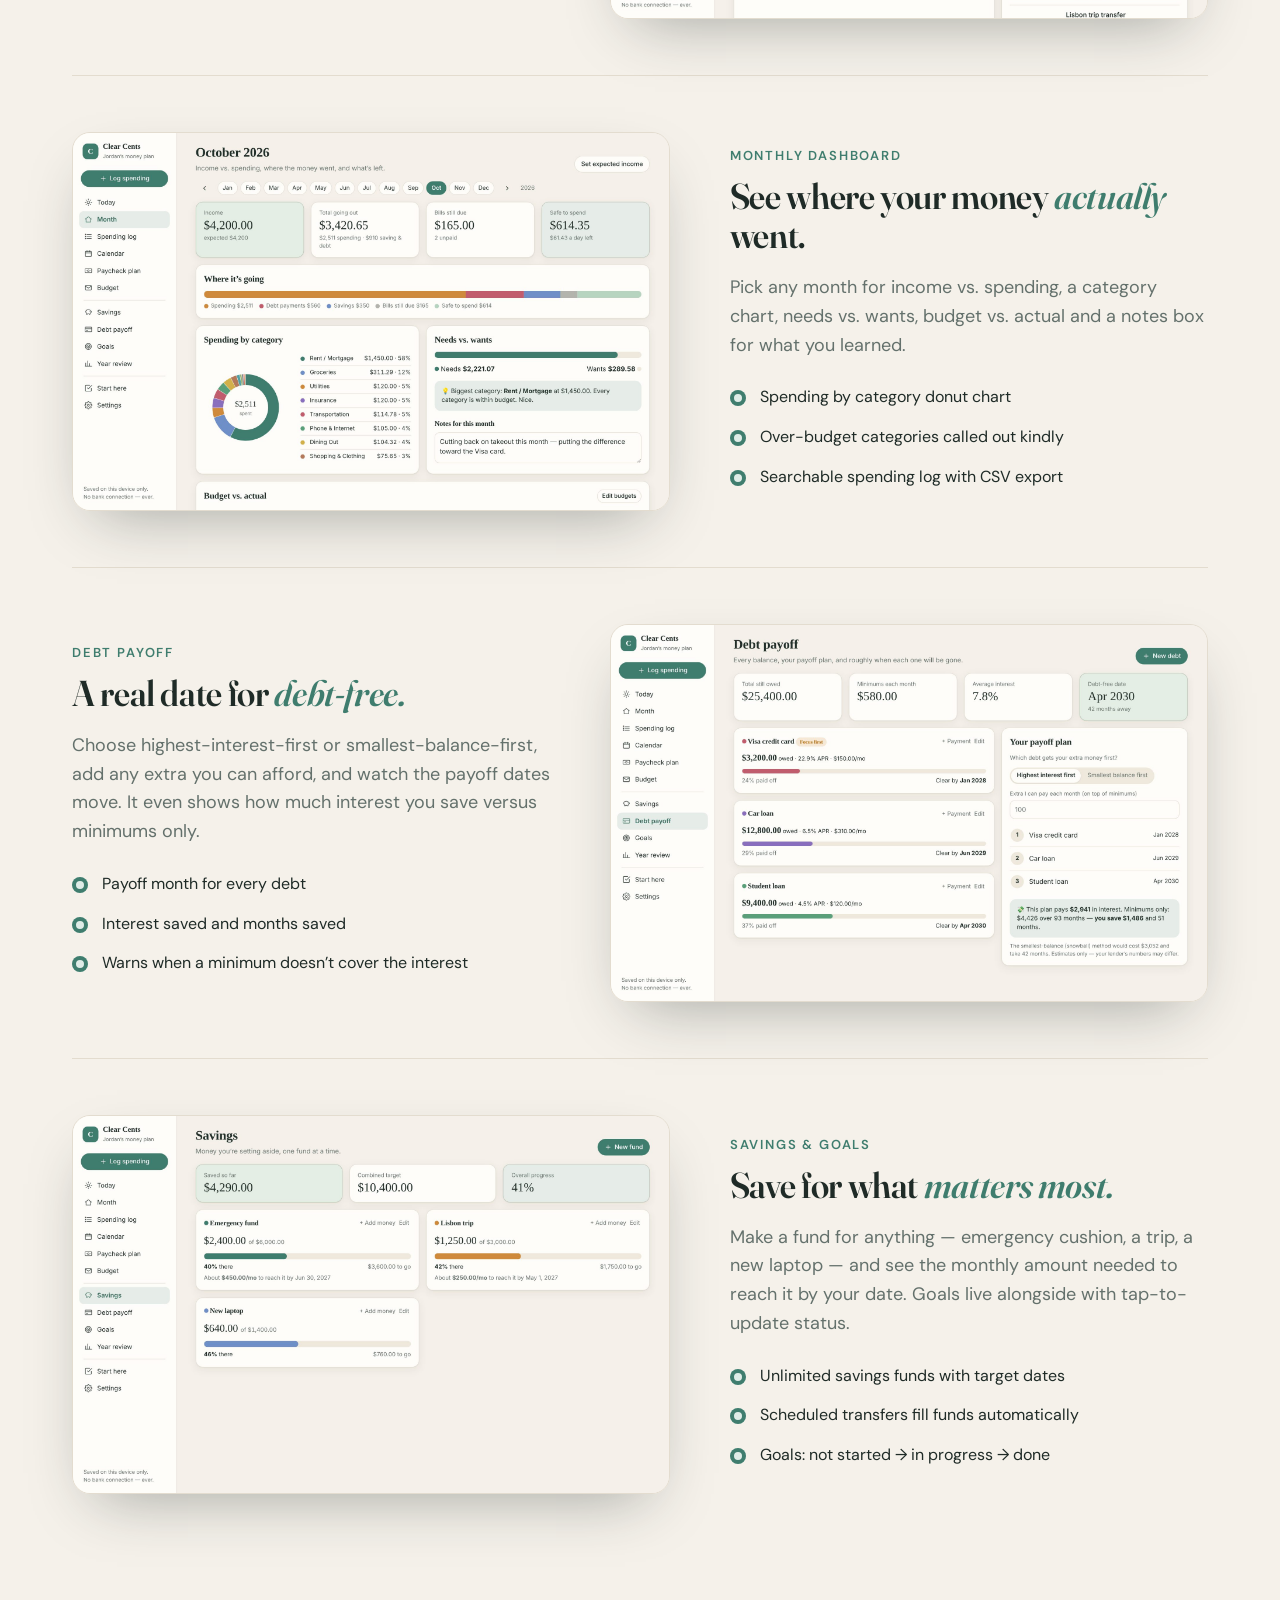
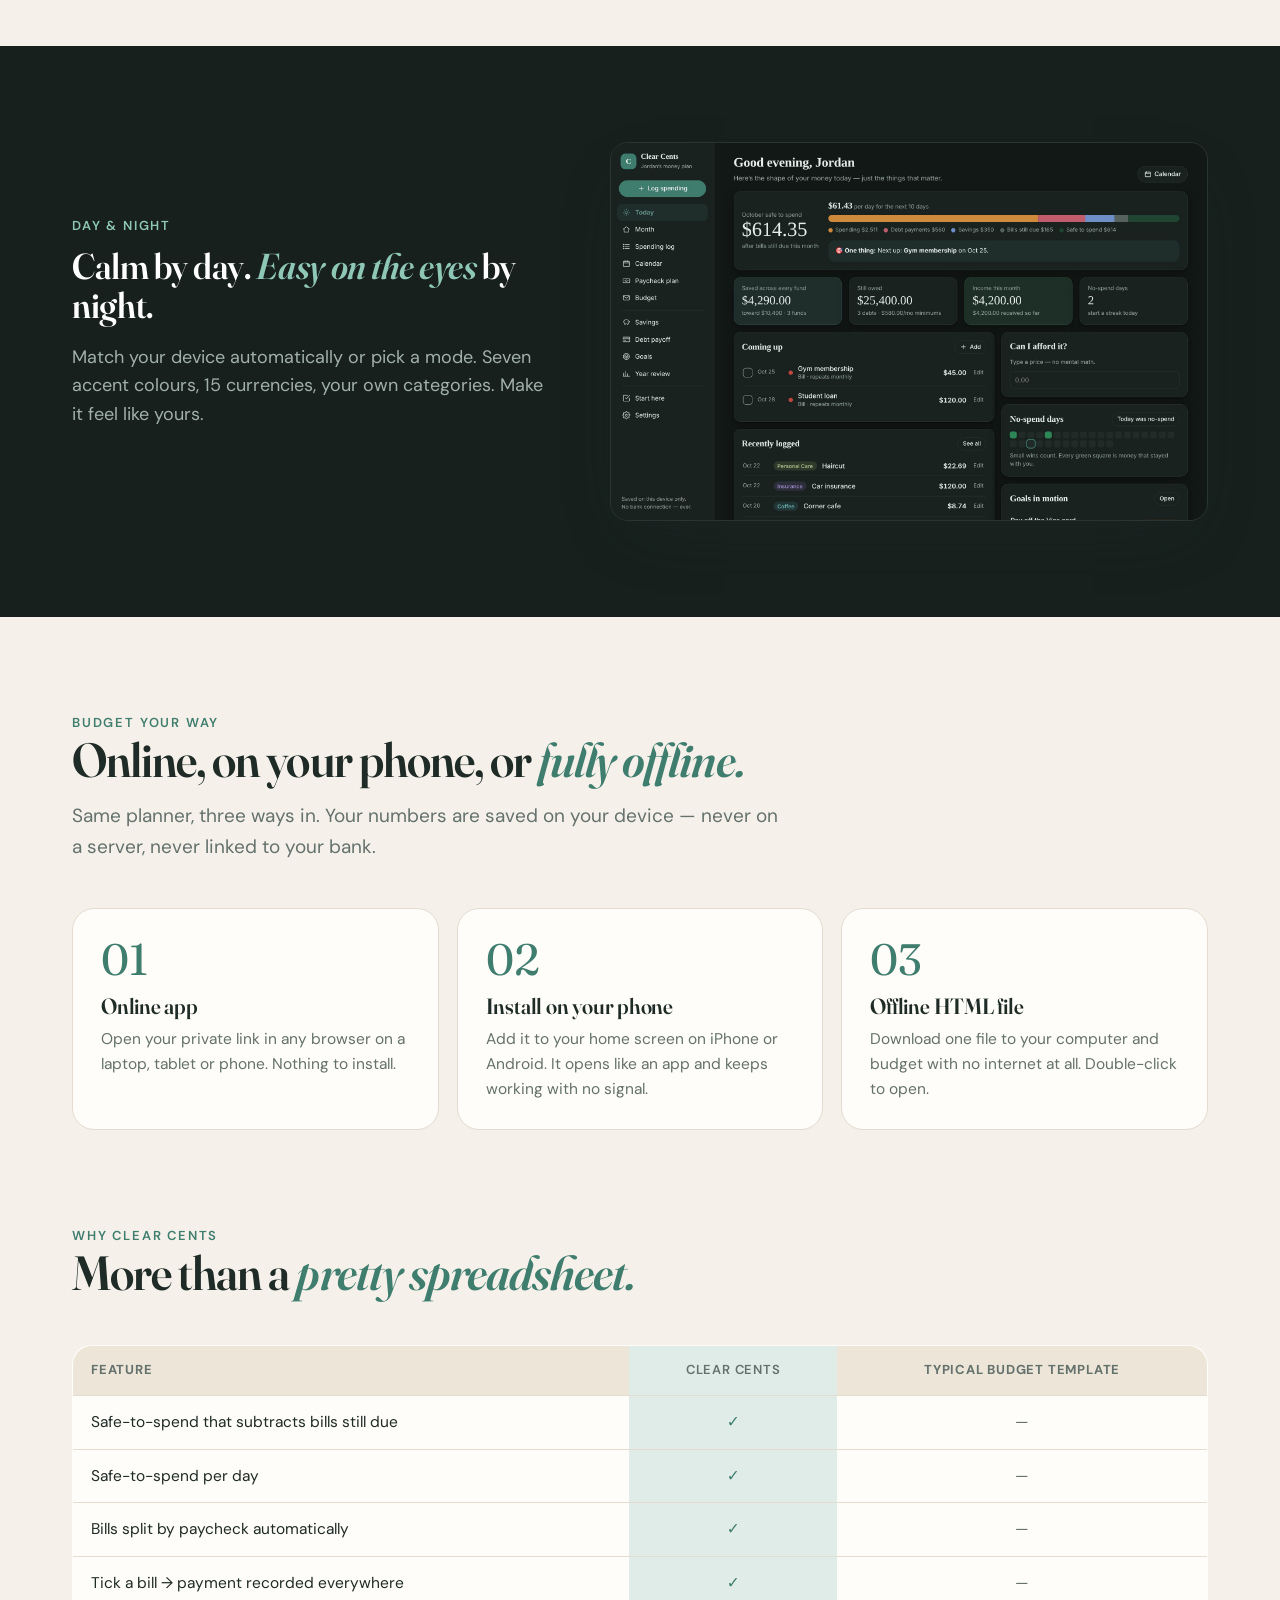
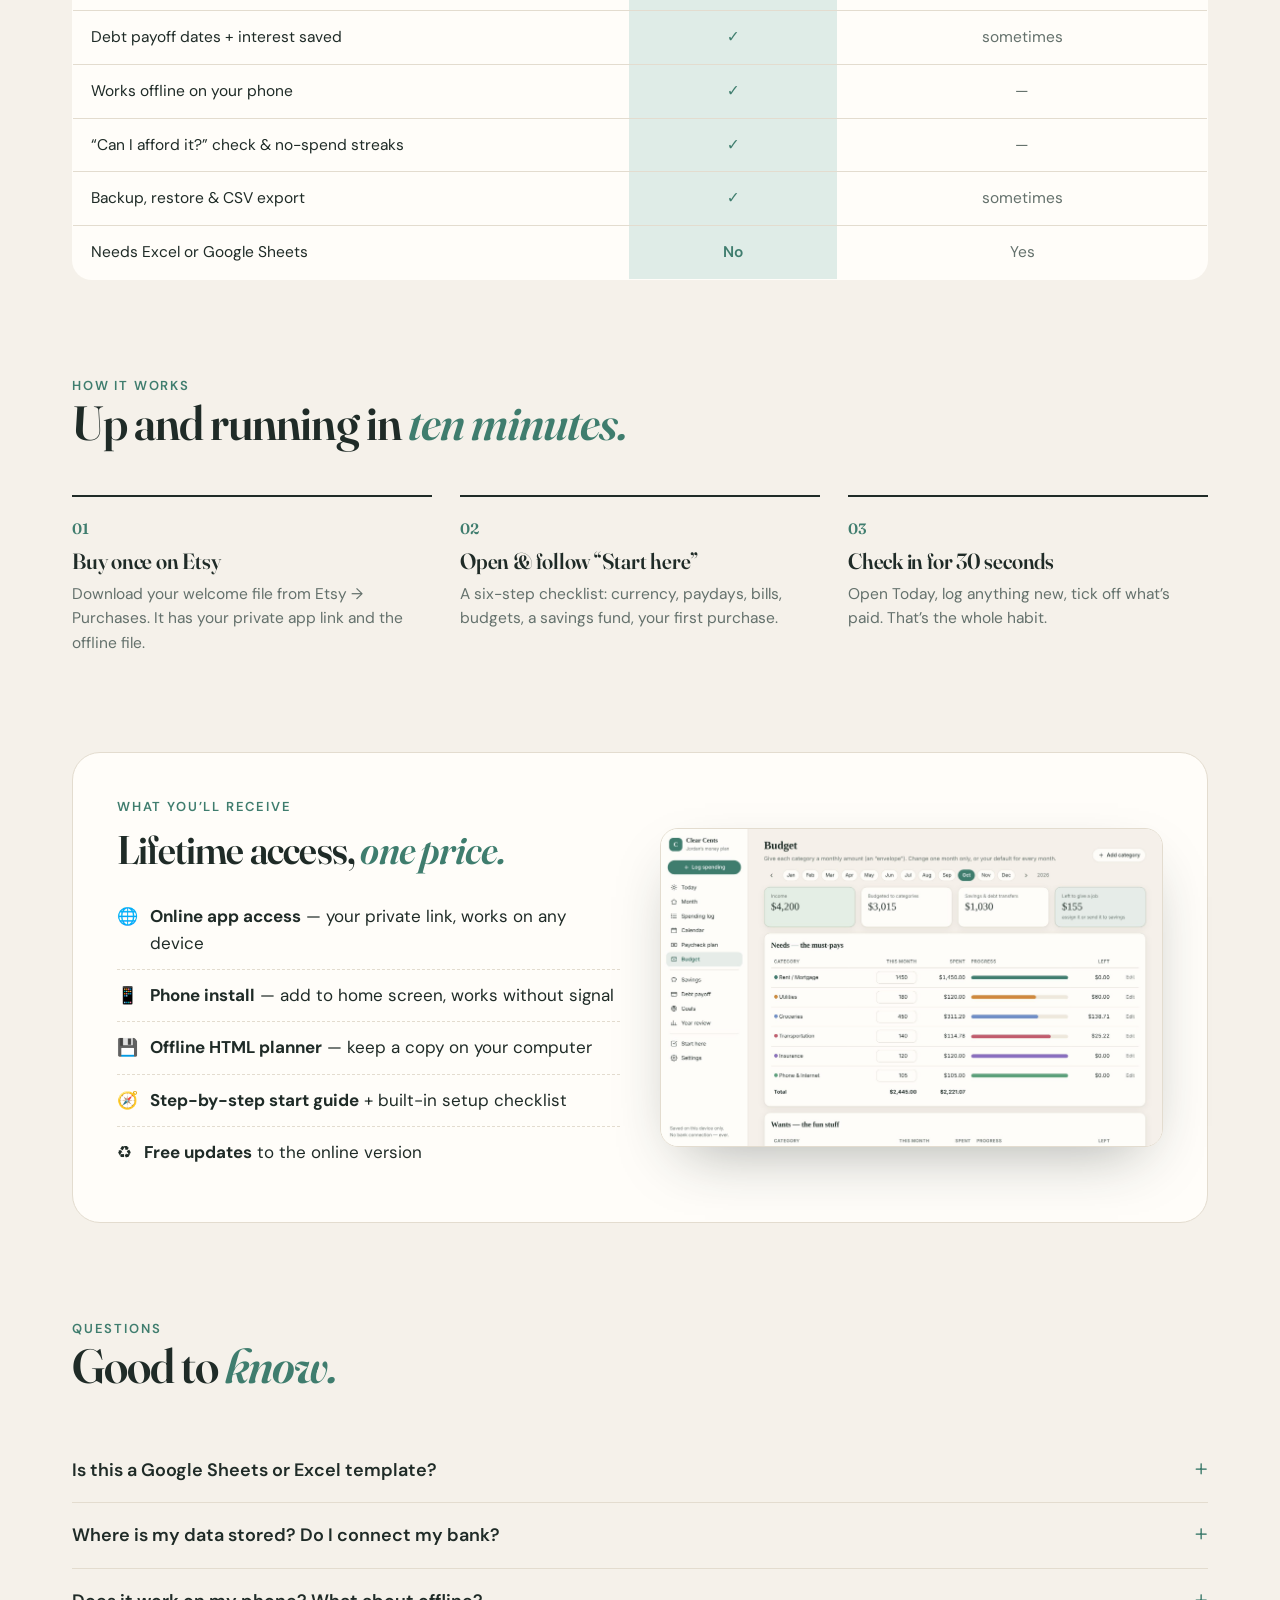
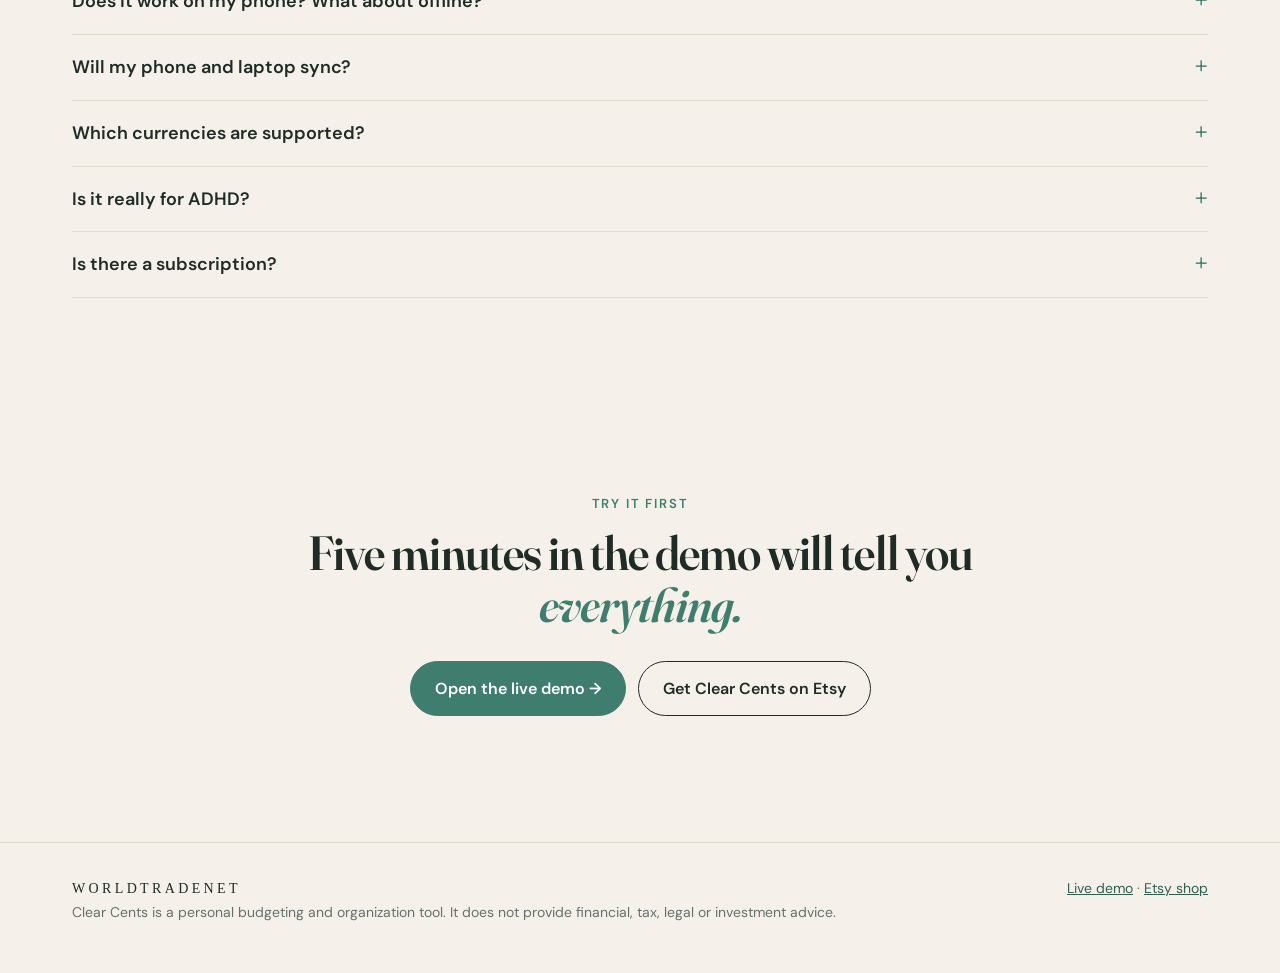
==== commit f5554cdf: "change the workflow" ====
--- a/index.html
+++ b/index.html
@@ -127,6 +127,6 @@
 <section class="final"><div class="wrap"><div class="eyebrow">Try it first</div><h2 style="margin:12px auto 0;max-width:760px">Five minutes in the demo will tell you <em>everything.</em></h2>
   <div class="ctas"><a class="btn pri" href="/demo/">Open the live demo →</a><a class="btn" href="https://www.etsy.com/shop/worldtradenet" target="_blank" rel="noopener">Get Clear Cents on Etsy</a></div></div></section>
 
-<footer><div class="wrap"><div><span class="shop">WORLDTRADENET</span><br>Clear Cents is a personal budgeting and organization tool. It does not provide financial, tax, legal or investment advice.</div><div><a href="/demo/">Live demo</a> · <a href="/start/">Buyer start guide</a> · <a href="https://www.etsy.com/shop/worldtradenet" target="_blank" rel="noopener">Etsy shop</a></div></div></footer>
+<footer><div class="wrap"><div><span class="shop">WORLDTRADENET</span><br>Clear Cents is a personal budgeting and organization tool. It does not provide financial, tax, legal or investment advice.</div><div><a href="/demo/">Live demo</a> · <a href="https://www.etsy.com/shop/worldtradenet" target="_blank" rel="noopener">Etsy shop</a></div></div></footer>
 </body>
 </html>
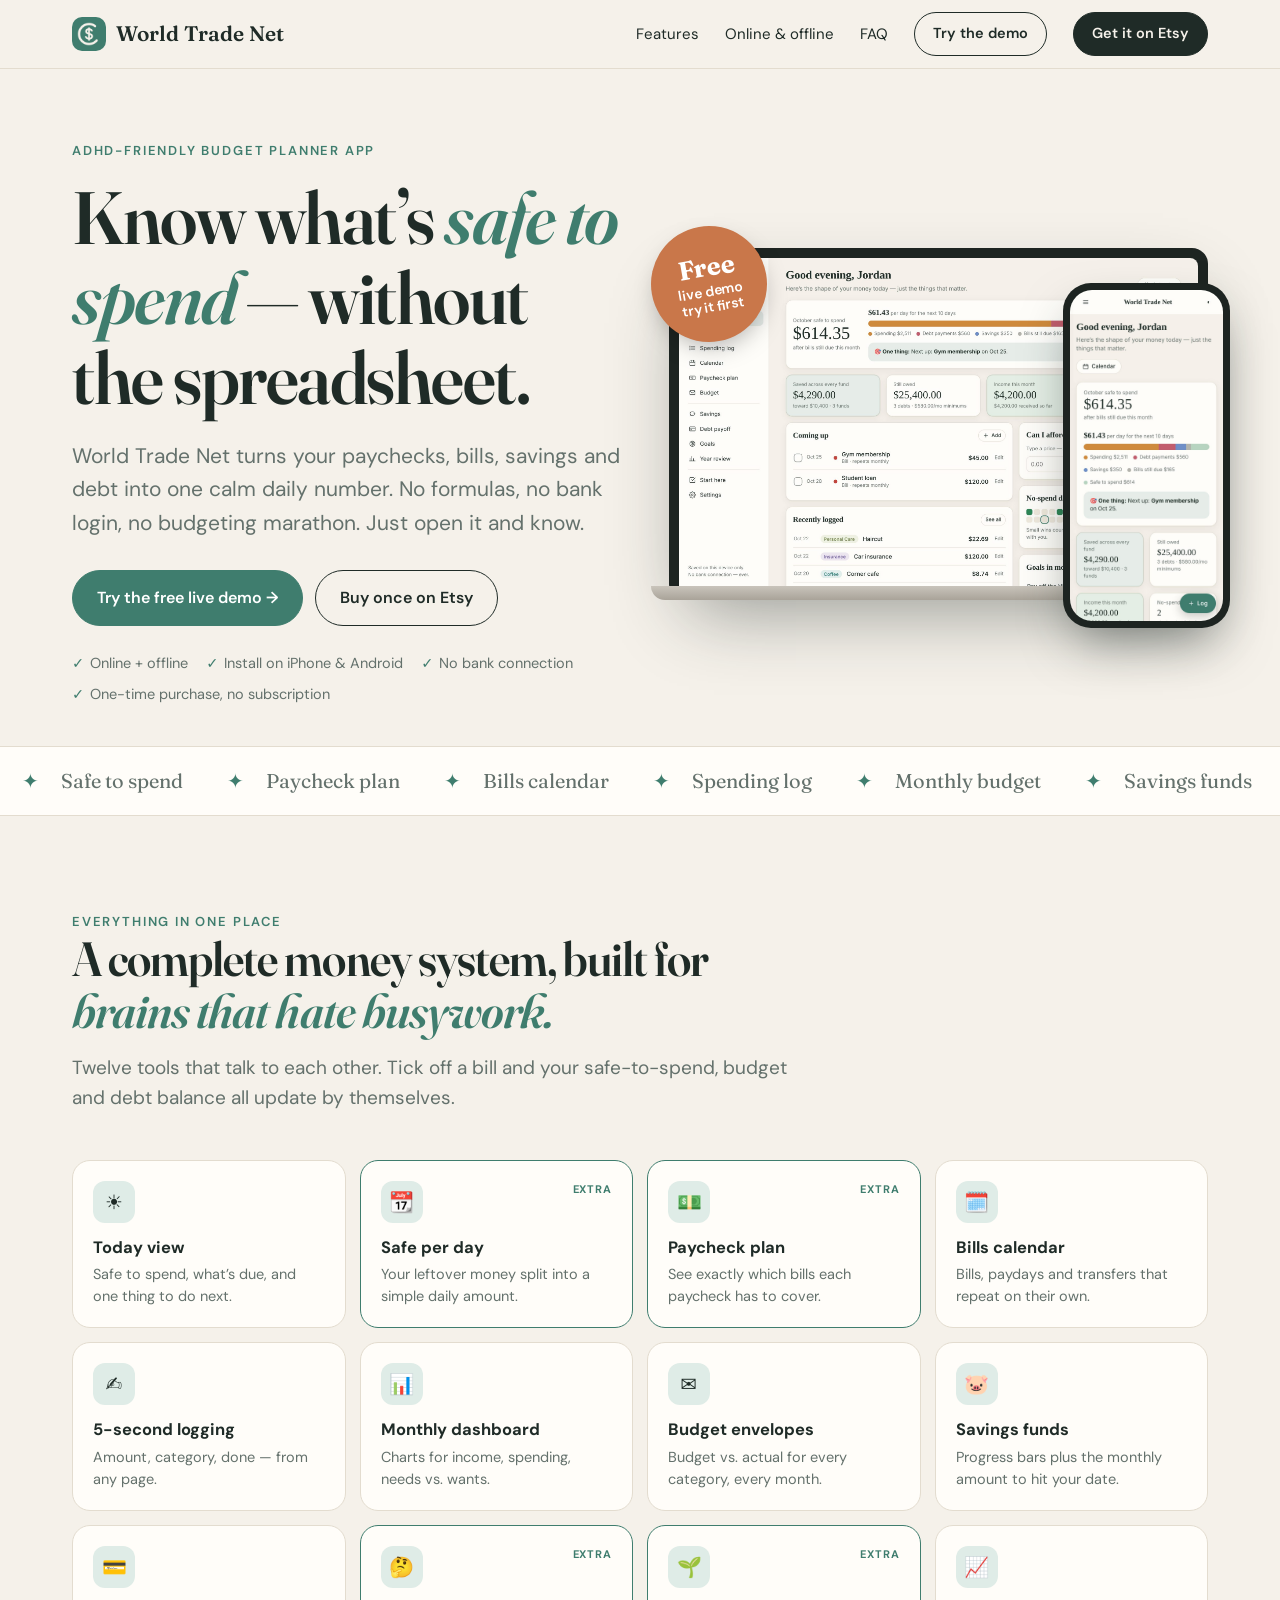
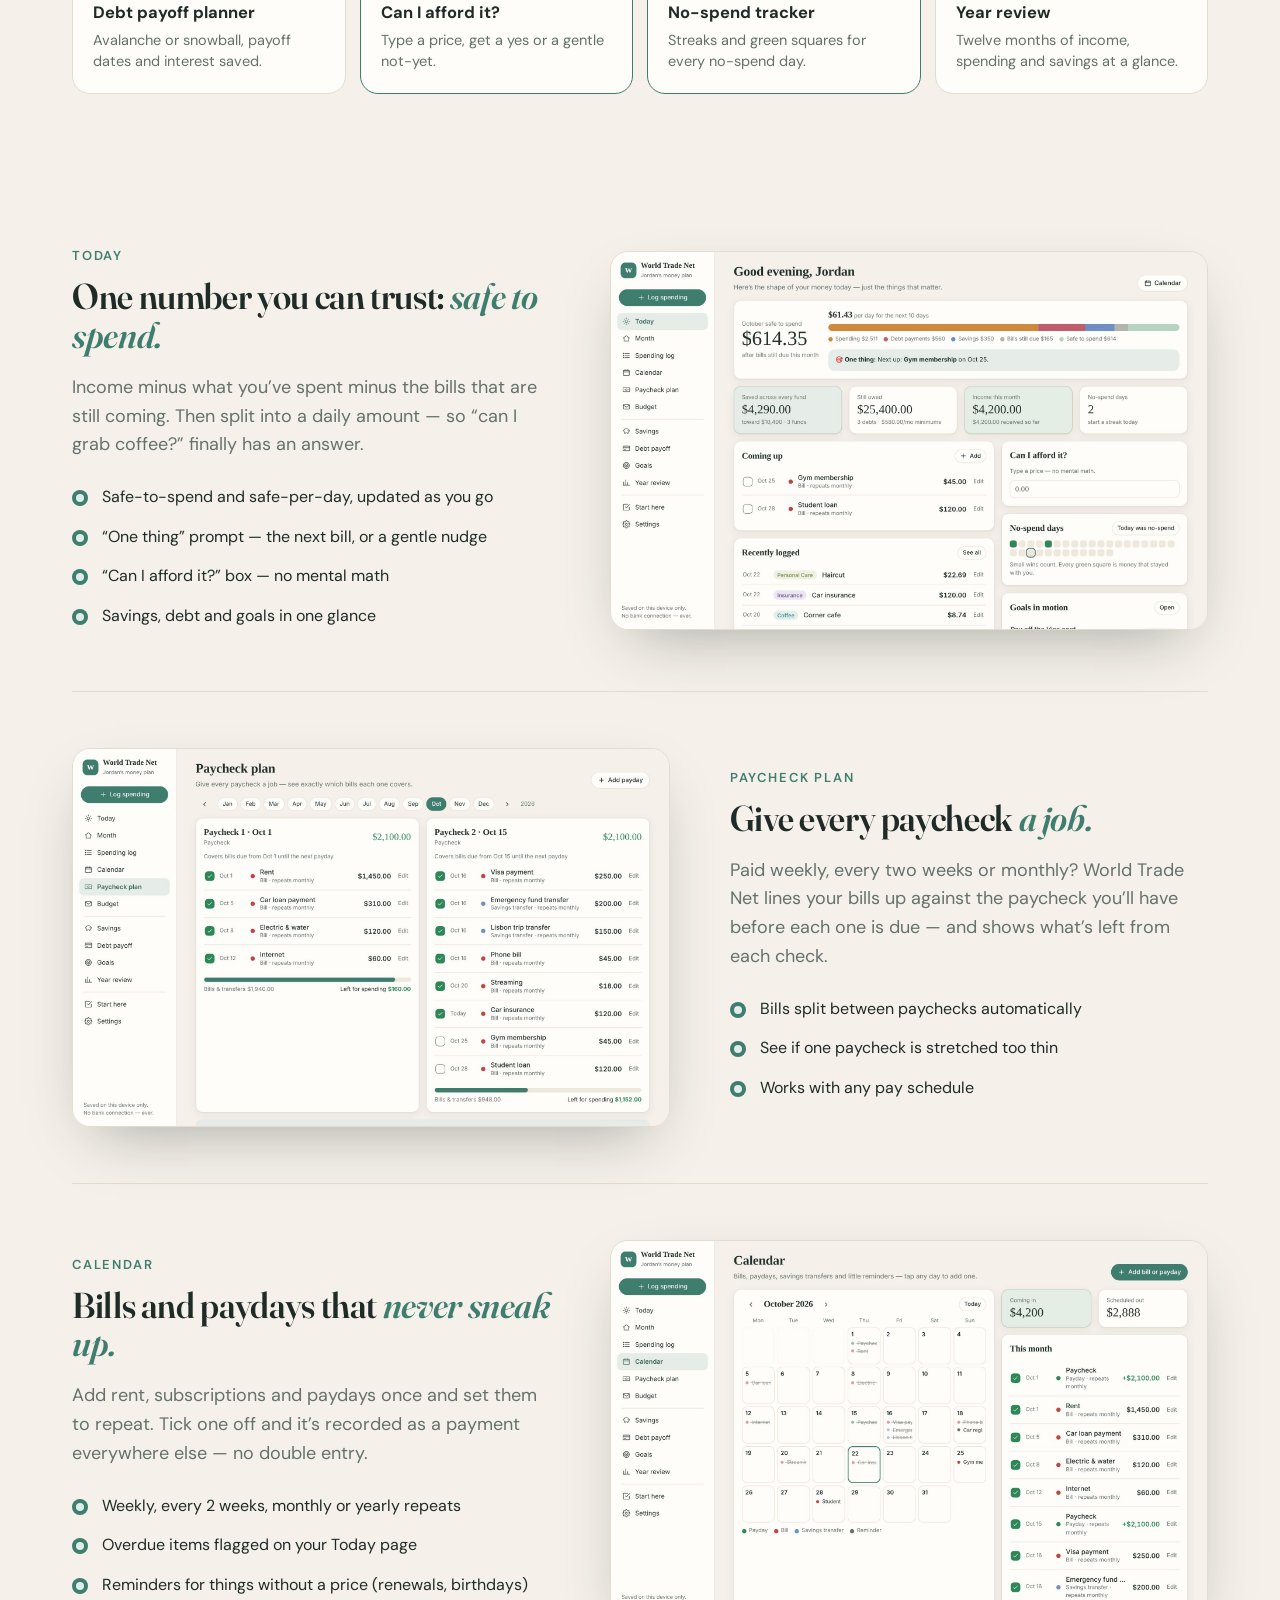
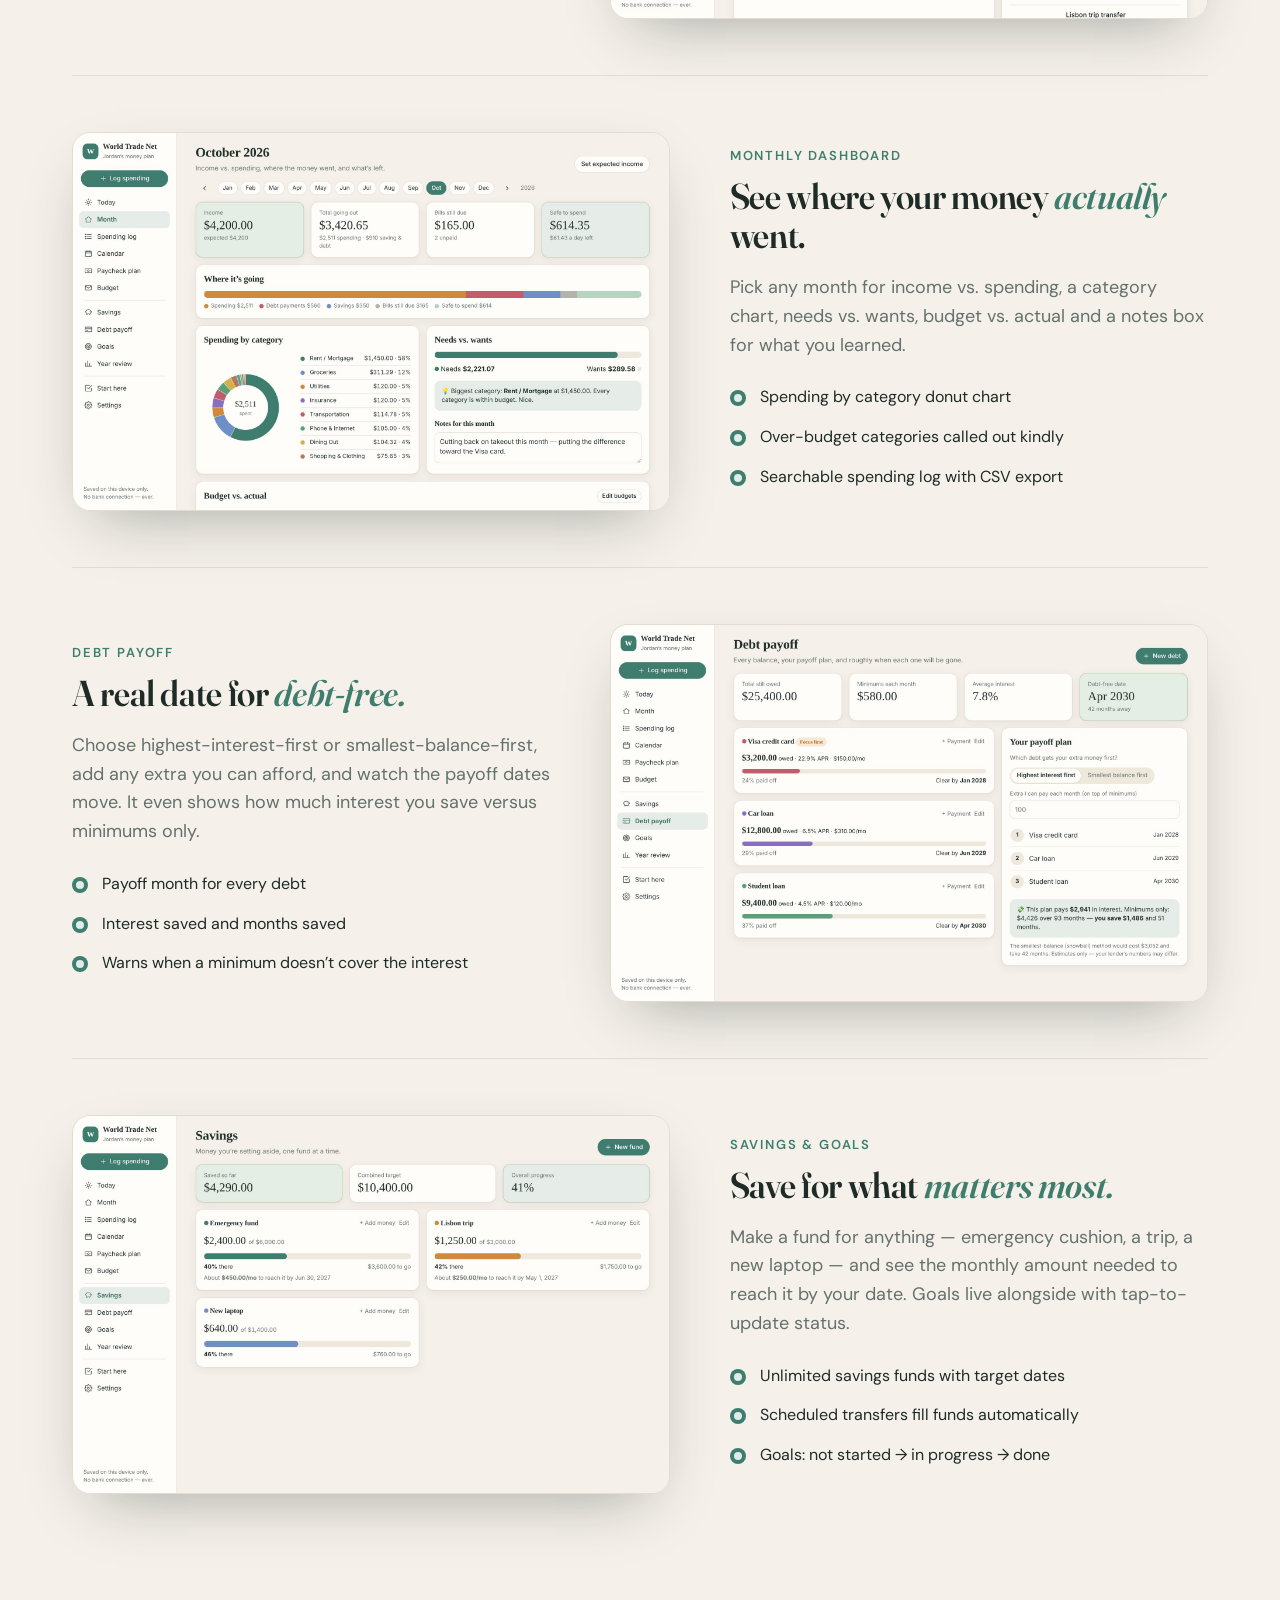
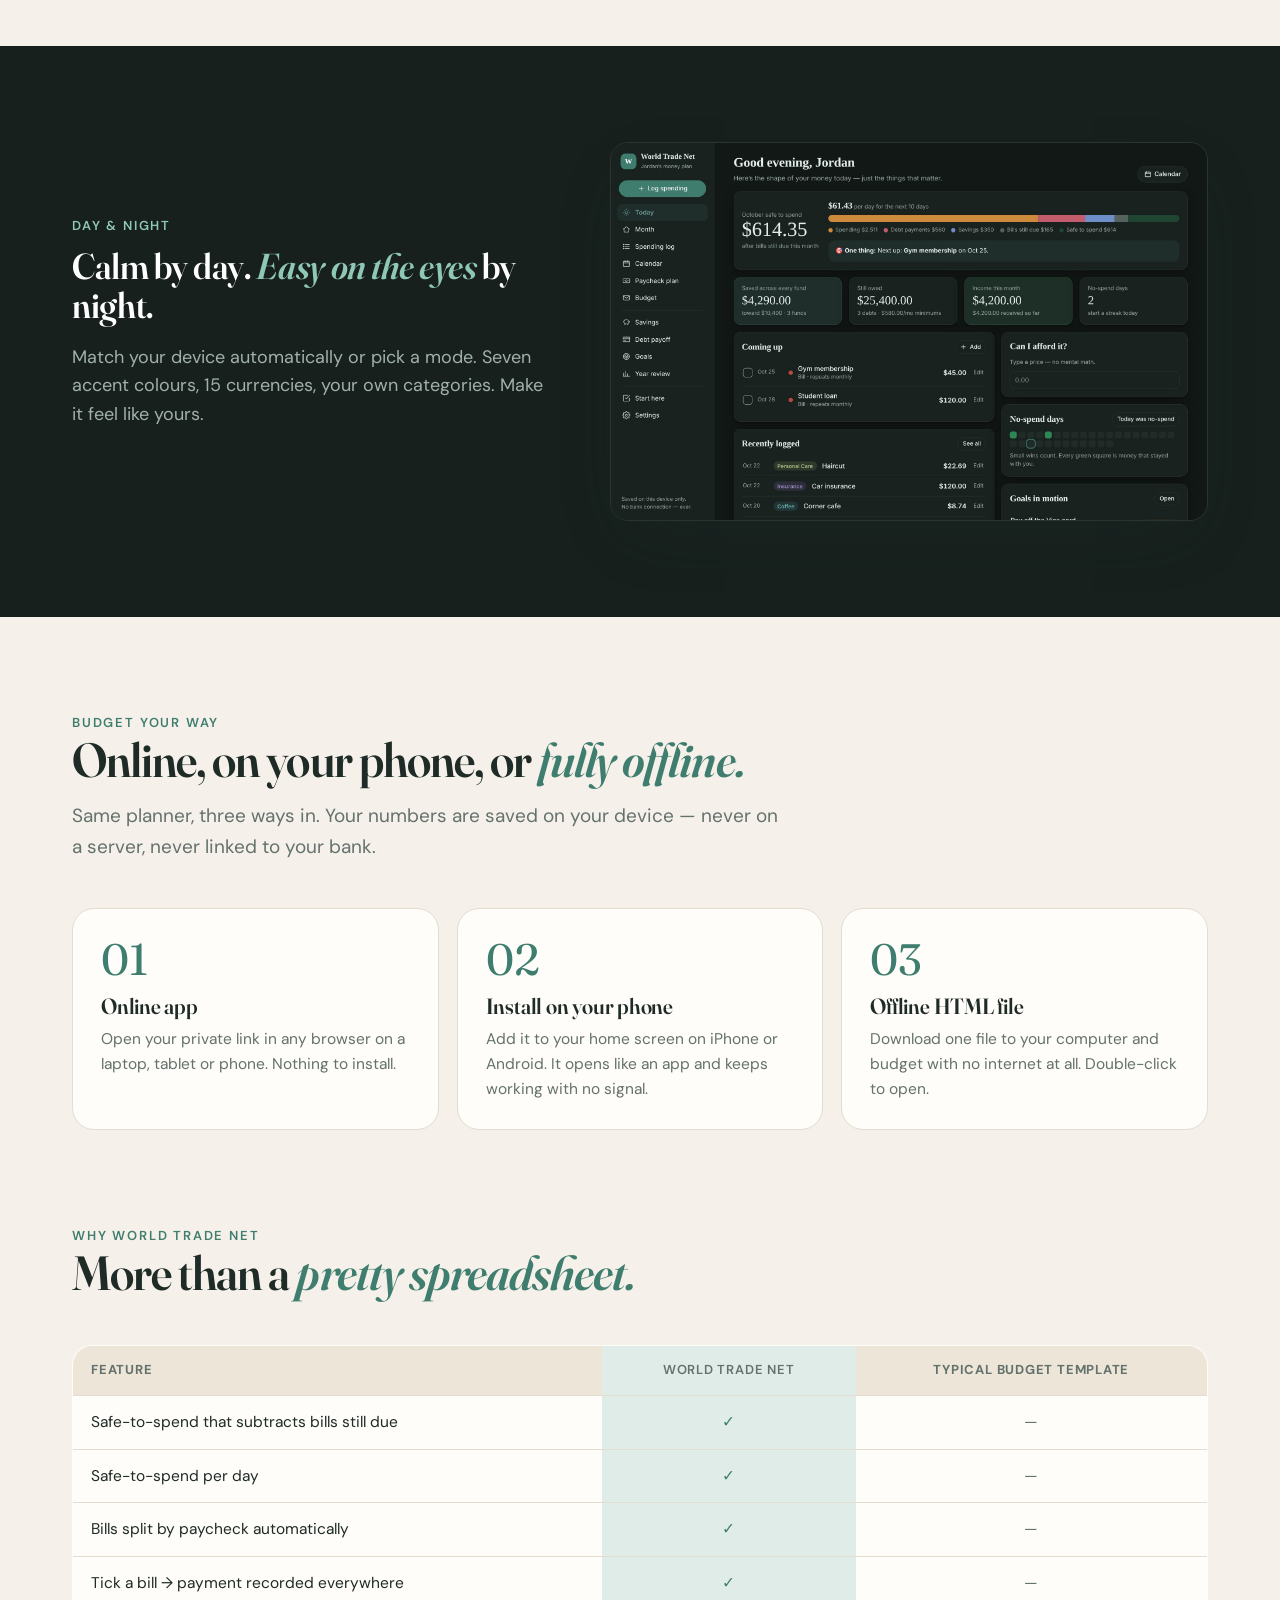
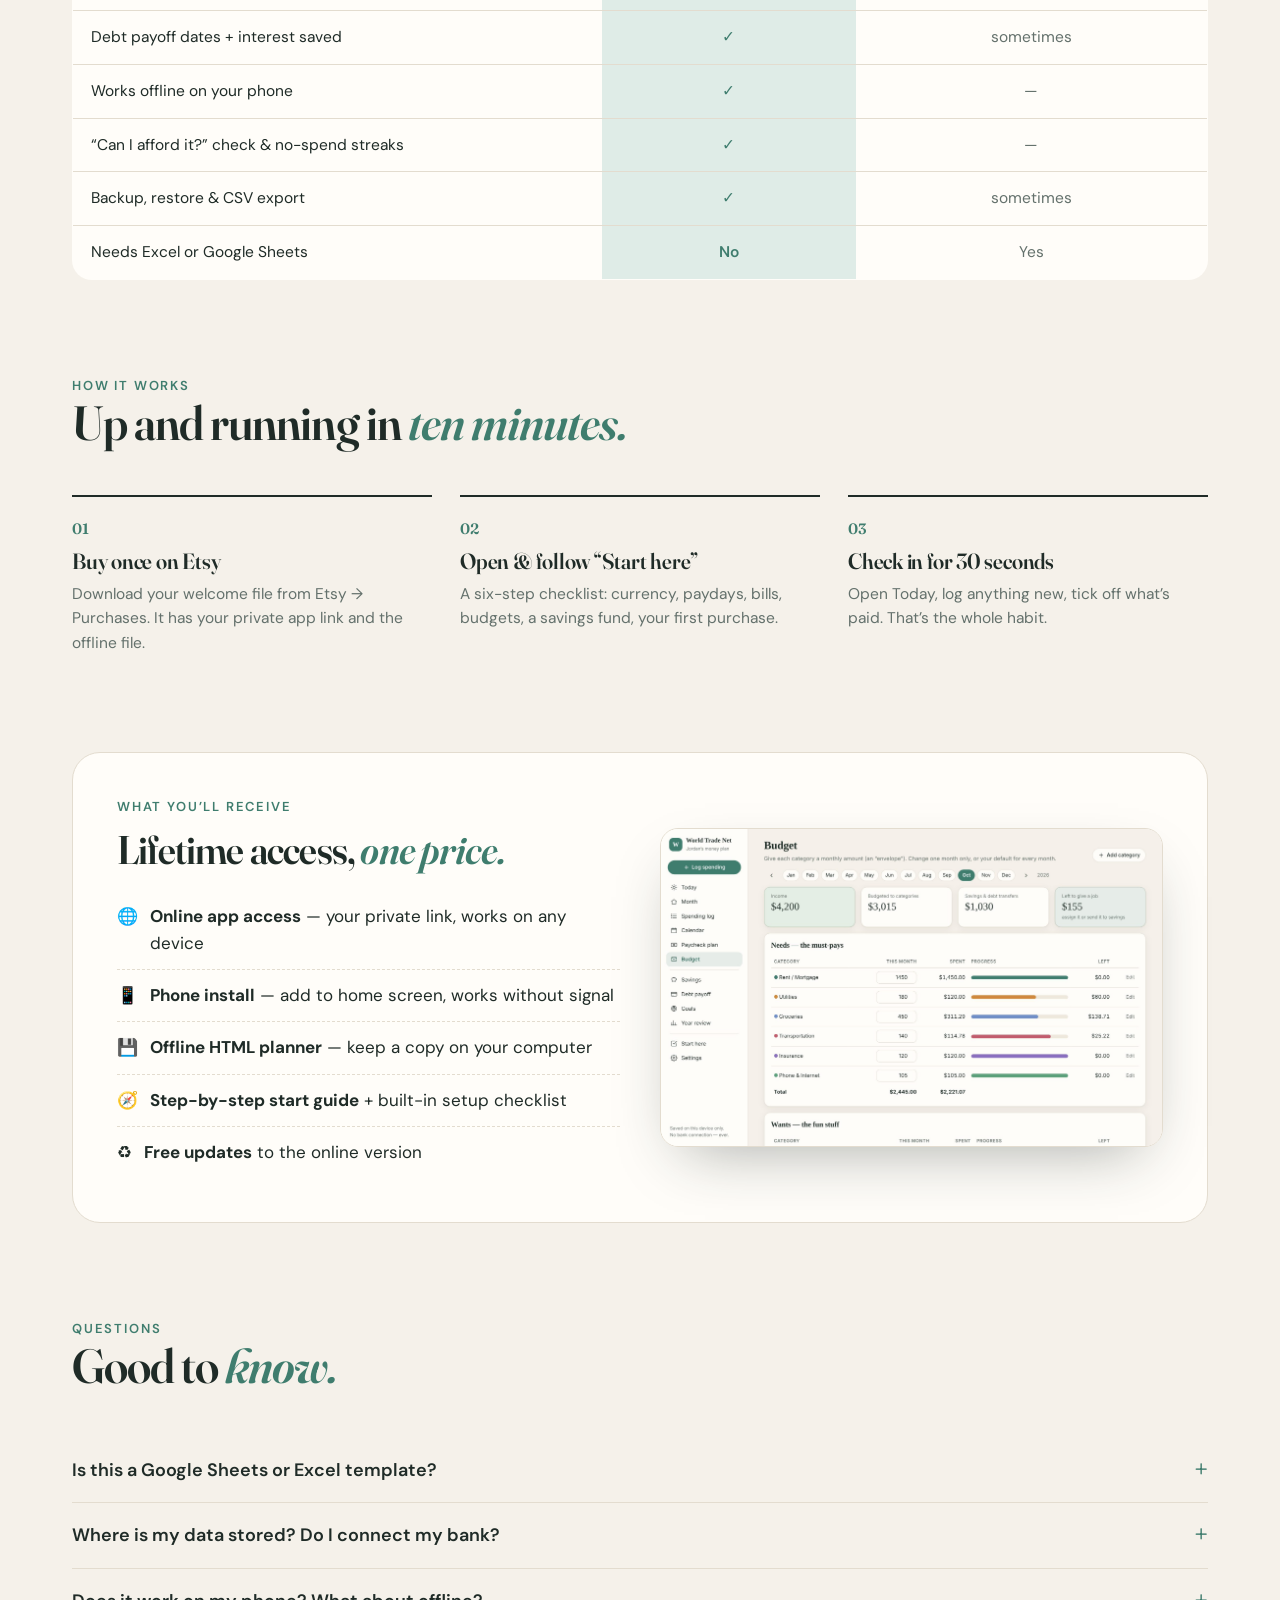
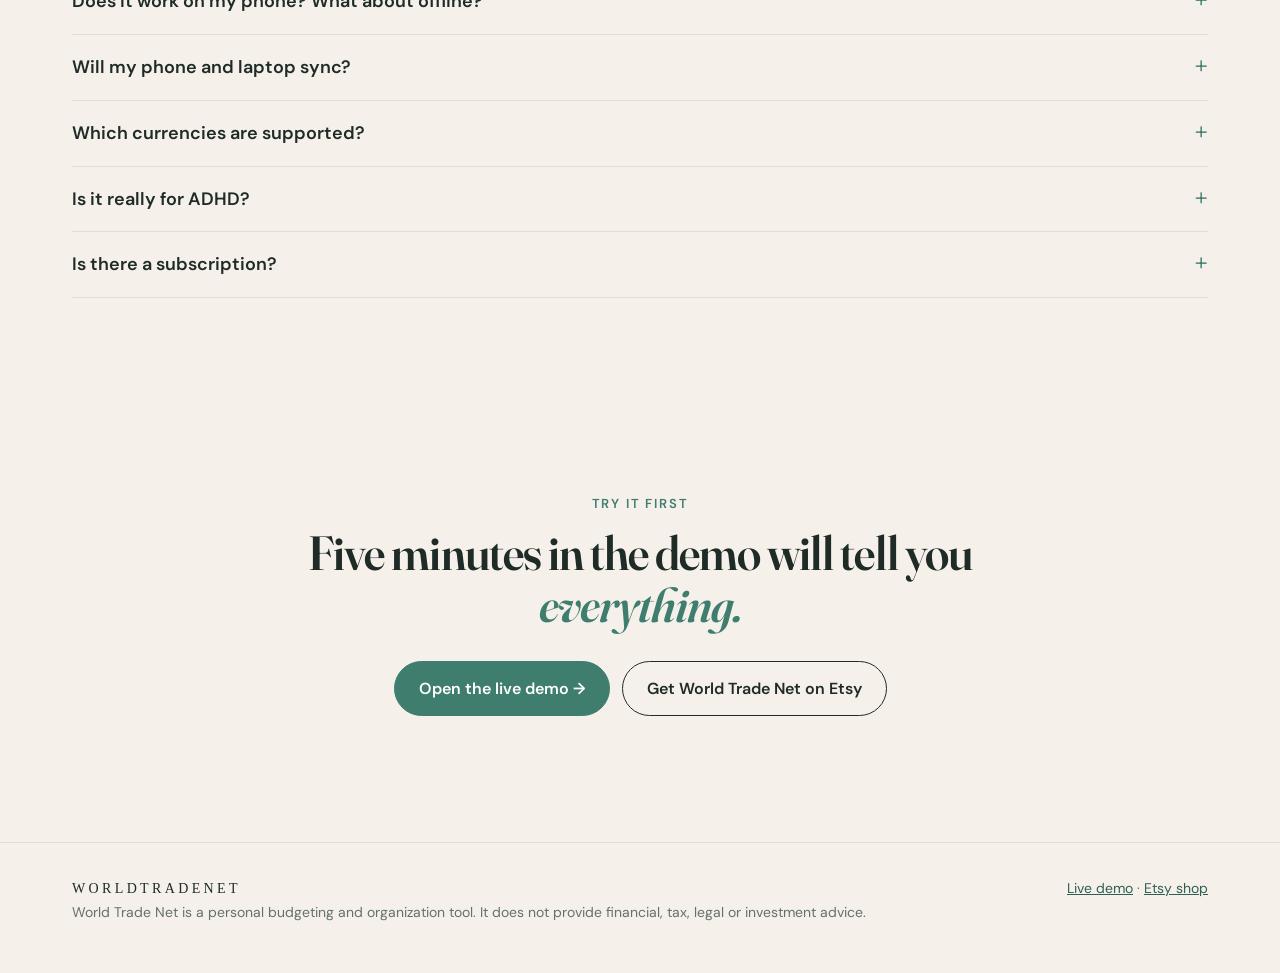
==== commit f409618c: "update" ====
--- a/index.html
+++ b/index.html
@@ -3,9 +3,9 @@
 <head>
 <meta charset="utf-8">
 <meta name="viewport" content="width=device-width,initial-scale=1">
-<title>Clear Cents — ADHD Budget Planner App · Paycheck & Monthly Budget · Online + Offline</title>
+<title>World Trade Net — ADHD Budget Planner App · Paycheck & Monthly Budget · Online + Offline</title>
 <meta name="description" content="An ADHD-friendly budget planner app: know what's safe to spend, plan every paycheck, see bills on a calendar, track savings, pay off debt and reach goals. Works online, offline and on your phone. No bank connection. Try the free demo.">
-<meta property="og:title" content="Clear Cents — ADHD Budget Planner App">
+<meta property="og:title" content="World Trade Net — ADHD Budget Planner App">
 <meta property="og:description" content="Know what's safe to spend — without the spreadsheet. Try the free live demo.">
 <meta property="og:image" content="/assets/shot-today-light.jpg">
 <meta name="theme-color" content="#f5f1ea">
@@ -17,7 +17,7 @@
 <body>
 <!-- ETSY LINK: replace every https://www.etsy.com/shop/worldtradenet below with your listing URL once it is live -->
 <nav class="top"><div class="wrap">
-  <a class="logo" href="/"><img src="/assets/icon-192.png" alt="">Clear Cents</a>
+  <a class="logo" href="/"><img src="/assets/icon-192.png" alt="">World Trade Net</a>
   <div class="links"><a href="#features">Features</a><a href="#ways">Online & offline</a><a href="#faq">FAQ</a><a class="btn" href="/demo/">Try the demo</a><a class="btn dark" href="https://www.etsy.com/shop/worldtradenet" target="_blank" rel="noopener">Get it on Etsy</a></div>
 </div></nav>
 
@@ -25,13 +25,13 @@
   <div>
     <div class="eyebrow">ADHD-friendly budget planner app</div>
     <h1>Know what’s <em>safe to spend</em> — without the spreadsheet.</h1>
-    <p class="lead">Clear Cents turns your paychecks, bills, savings and debt into one calm daily number. No formulas, no bank login, no budgeting marathon. Just open it and know.</p>
+    <p class="lead">World Trade Net turns your paychecks, bills, savings and debt into one calm daily number. No formulas, no bank login, no budgeting marathon. Just open it and know.</p>
     <div class="ctas"><a class="btn pri" href="/demo/">Try the free live demo →</a><a class="btn" href="https://www.etsy.com/shop/worldtradenet" target="_blank" rel="noopener">Buy once on Etsy</a></div>
     <div class="badges"><span>Online + offline</span><span>Install on iPhone & Android</span><span>No bank connection</span><span>One-time purchase, no subscription</span></div>
   </div>
   <div class="device">
-    <div class="laptop"><img src="/assets/shot-today-light.jpg" alt="Clear Cents Today screen showing safe to spend, upcoming bills and goals" width="2040" height="1290"></div>
-    <div class="phone"><img src="/assets/shot-mobile-today.jpg" alt="Clear Cents on a phone" loading="lazy"></div>
+    <div class="laptop"><img src="/assets/shot-today-light.jpg" alt="World Trade Net Today screen showing safe to spend, upcoming bills and goals" width="2040" height="1290"></div>
+    <div class="phone"><img src="/assets/shot-mobile-today.jpg" alt="World Trade Net on a phone" loading="lazy"></div>
     <div class="stamp"><div><b>Free</b>live demo<br>try it first</div></div>
   </div>
 </div></header>
@@ -59,7 +59,7 @@
 <section style="padding-top:0"><div class="wrap">
   <div class="row"><div class="txt"><div class="eyebrow">Today</div><h3>One number you can trust: <em>safe to spend.</em></h3><p class="lead" style="font-size:18px">Income minus what you’ve spent minus the bills that are still coming. Then split into a daily amount — so “can I grab coffee?” finally has an answer.</p><ul><li>Safe-to-spend and safe-per-day, updated as you go</li><li>“One thing” prompt — the next bill, or a gentle nudge</li><li>“Can I afford it?” box — no mental math</li><li>Savings, debt and goals in one glance</li></ul></div><div class="shot"><img src="/assets/shot-today-light.jpg" alt="Today view" loading="lazy"></div></div>
 
-  <div class="row flip"><div class="txt"><div class="eyebrow">Paycheck plan</div><h3>Give every paycheck <em>a job.</em></h3><p class="lead" style="font-size:18px">Paid weekly, every two weeks or monthly? Clear Cents lines your bills up against the paycheck you’ll have before each one is due — and shows what’s left from each check.</p><ul><li>Bills split between paychecks automatically</li><li>See if one paycheck is stretched too thin</li><li>Works with any pay schedule</li></ul></div><div class="shot"><img src="/assets/shot-paychecks-light.jpg" alt="Paycheck plan" loading="lazy"></div></div>
+  <div class="row flip"><div class="txt"><div class="eyebrow">Paycheck plan</div><h3>Give every paycheck <em>a job.</em></h3><p class="lead" style="font-size:18px">Paid weekly, every two weeks or monthly? World Trade Net lines your bills up against the paycheck you’ll have before each one is due — and shows what’s left from each check.</p><ul><li>Bills split between paychecks automatically</li><li>See if one paycheck is stretched too thin</li><li>Works with any pay schedule</li></ul></div><div class="shot"><img src="/assets/shot-paychecks-light.jpg" alt="Paycheck plan" loading="lazy"></div></div>
 
   <div class="row"><div class="txt"><div class="eyebrow">Calendar</div><h3>Bills and paydays that <em>never sneak up.</em></h3><p class="lead" style="font-size:18px">Add rent, subscriptions and paydays once and set them to repeat. Tick one off and it’s recorded as a payment everywhere else — no double entry.</p><ul><li>Weekly, every 2 weeks, monthly or yearly repeats</li><li>Overdue items flagged on your Today page</li><li>Reminders for things without a price (renewals, birthdays)</li></ul></div><div class="shot"><img src="/assets/shot-calendar-light.jpg" alt="Calendar" loading="lazy"></div></div>
 
@@ -84,8 +84,8 @@
 </div></section>
 
 <section style="padding-top:0"><div class="wrap">
-  <div class="head"><div class="eyebrow">Why Clear Cents</div><h2>More than a <em>pretty spreadsheet.</em></h2></div>
-  <table class="cmp"><thead><tr><th>Feature</th><th>Clear Cents</th><th>Typical budget template</th></tr></thead><tbody>
+  <div class="head"><div class="eyebrow">Why World Trade Net</div><h2>More than a <em>pretty spreadsheet.</em></h2></div>
+  <table class="cmp"><thead><tr><th>Feature</th><th>World Trade Net</th><th>Typical budget template</th></tr></thead><tbody>
     <tr><td>Safe-to-spend that subtracts bills still due</td><td class="yes">✓</td><td class="no">—</td></tr>
     <tr><td>Safe-to-spend per day</td><td class="yes">✓</td><td class="no">—</td></tr>
     <tr><td>Bills split by paycheck automatically</td><td class="yes">✓</td><td class="no">—</td></tr>
@@ -115,7 +115,7 @@
 
 <section id="faq" style="padding-top:0"><div class="wrap faq">
   <div class="head"><div class="eyebrow">Questions</div><h2>Good to <em>know.</em></h2></div>
-  <details><summary>Is this a Google Sheets or Excel template?</summary><p>No. Clear Cents is a web app — it runs in your browser, so there are no formulas to break and nothing else to buy.</p></details>
+  <details><summary>Is this a Google Sheets or Excel template?</summary><p>No. World Trade Net is a web app — it runs in your browser, so there are no formulas to break and nothing else to buy.</p></details>
   <details><summary>Where is my data stored? Do I connect my bank?</summary><p>Your numbers are saved only in the browser on your device. There’s no account and no bank connection. You can download a backup file any time and restore it on another device.</p></details>
   <details><summary>Does it work on my phone? What about offline?</summary><p>Yes. Open your link on iPhone or Android and add it to your home screen — it then opens like an app and works without internet. On a computer you can also use the downloadable offline HTML file.</p></details>
   <details><summary>Will my phone and laptop sync?</summary><p>Each device keeps its own copy (that’s what keeps it private). To move your planner, tap Download backup on one device and Restore on the other.</p></details>
@@ -125,8 +125,8 @@
 </div></section>
 
 <section class="final"><div class="wrap"><div class="eyebrow">Try it first</div><h2 style="margin:12px auto 0;max-width:760px">Five minutes in the demo will tell you <em>everything.</em></h2>
-  <div class="ctas"><a class="btn pri" href="/demo/">Open the live demo →</a><a class="btn" href="https://www.etsy.com/shop/worldtradenet" target="_blank" rel="noopener">Get Clear Cents on Etsy</a></div></div></section>
+  <div class="ctas"><a class="btn pri" href="/demo/">Open the live demo →</a><a class="btn" href="https://www.etsy.com/shop/worldtradenet" target="_blank" rel="noopener">Get World Trade Net on Etsy</a></div></div></section>
 
-<footer><div class="wrap"><div><span class="shop">WORLDTRADENET</span><br>Clear Cents is a personal budgeting and organization tool. It does not provide financial, tax, legal or investment advice.</div><div><a href="/demo/">Live demo</a> · <a href="https://www.etsy.com/shop/worldtradenet" target="_blank" rel="noopener">Etsy shop</a></div></div></footer>
+<footer><div class="wrap"><div><span class="shop">WORLDTRADENET</span><br>World Trade Net is a personal budgeting and organization tool. It does not provide financial, tax, legal or investment advice.</div><div><a href="/demo/">Live demo</a> · <a href="https://www.etsy.com/shop/worldtradenet" target="_blank" rel="noopener">Etsy shop</a></div></div></footer>
 </body>
 </html>
